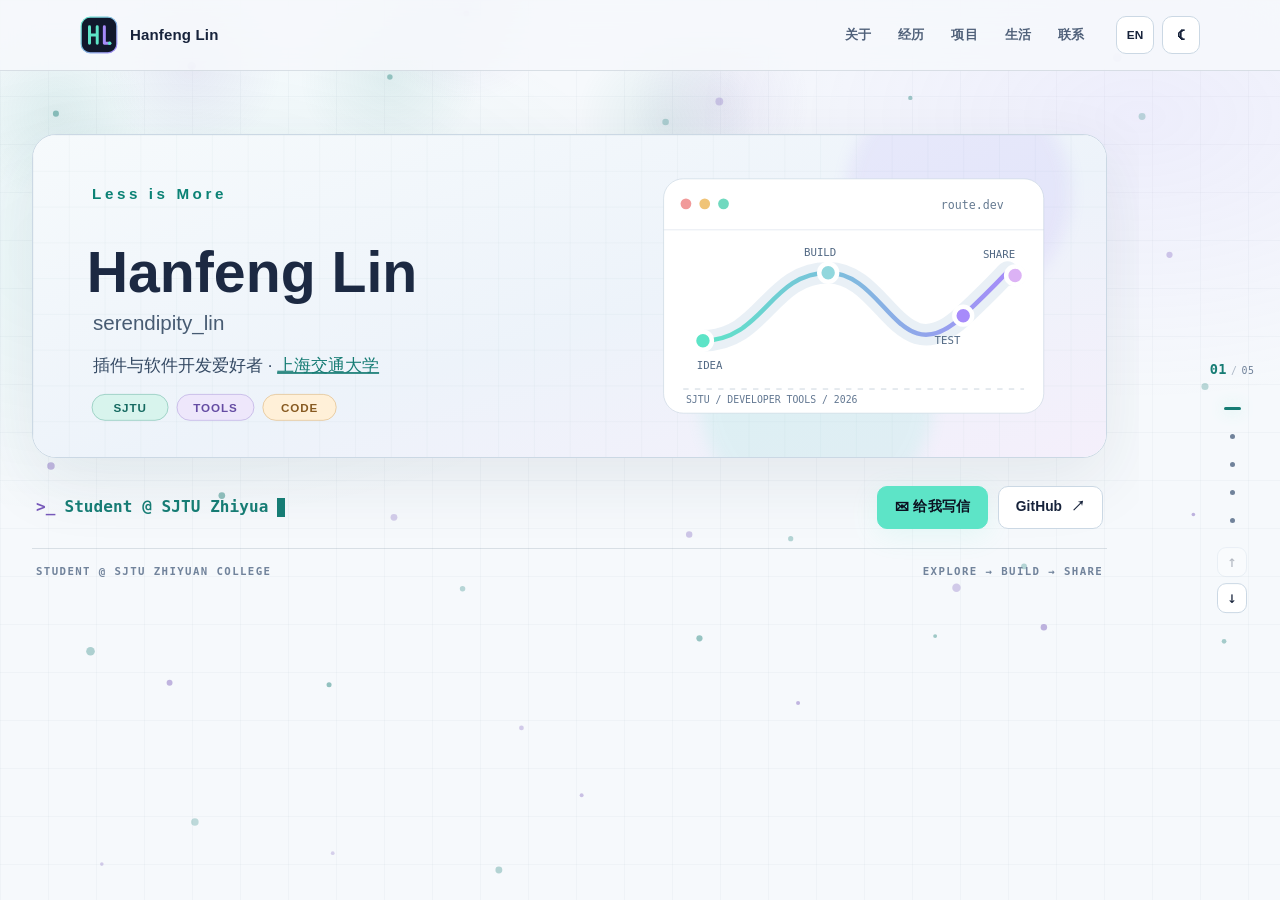
==== index.html @ ad2fb5de "Restore original education timeline presentation" ====
<!doctype html>
<html lang="zh-CN" data-theme="dark">
<head>
  <meta charset="utf-8">
  <meta name="viewport" content="width=device-width, initial-scale=1">
  <meta name="theme-color" content="#0b1020">
  <meta name="description" content="林函锋 Hanfeng Lin · 上海交通大学致远学院 JOHN 班学生。分享软件开发、铁路出行规划、教学工具与学习经历。">
  <title>林函锋 · Hanfeng Lin</title>
  <link rel="icon" href="assets/logo.svg" type="image/svg+xml">
  <link rel="stylesheet" href="style.css?v=deck-16">
  <script>try{const l=new URLSearchParams(location.search).get('lang')||localStorage.getItem('lang');if(l==='en')document.documentElement.lang='en';const mobile=matchMedia('(max-width: 680px), (hover: none) and (pointer: coarse)').matches;const t=mobile?null:localStorage.getItem('theme');document.documentElement.dataset.theme=t||((matchMedia('(prefers-color-scheme: light)').matches)?'light':'dark')}catch(e){}</script>
  <script src="script.js?v=deck-16" defer></script>
  <script src="page-deck.js?v=deck-16" defer></script>
</head>
<body>
  <a class="skip-link" href="#main"><span data-lang="zh">跳到正文</span><span data-lang="en">Skip to content</span></a>
  <div class="page-glow" aria-hidden="true"></div>
  <canvas id="ambient-background" class="ambient-background" aria-hidden="true"></canvas>
  <header class="site-header">
    <div class="header-inner wrap">
      <a class="brand" href="#top" aria-label="Hanfeng Lin — Home"><img class="brand-logo" src="assets/logo.svg" alt="" width="38" height="38"><span class="brand-name">Hanfeng Lin</span></a>
      <nav class="main-nav" aria-label="Main navigation">
        <a href="#about"><span data-lang="zh">关于</span><span data-lang="en">About</span></a>
        <a href="#journey"><span data-lang="zh">经历</span><span data-lang="en">Journey</span></a>
        <a href="#projects"><span data-lang="zh">项目</span><span data-lang="en">Projects</span></a>
        <a href="#beyond"><span data-lang="zh">生活</span><span data-lang="en">Beyond</span></a>
        <a href="#contact"><span data-lang="zh">联系</span><span data-lang="en">Contact</span></a>
      </nav>
      <div class="header-actions">
        <button id="lang-toggle" class="utility-button language-button" type="button" aria-label="Switch language">EN</button>
        <button id="theme-toggle" class="utility-button theme-button" type="button" aria-label="切换明暗主题"><span class="theme-icon" aria-hidden="true">☀</span></button>
      </div>
    </div>
  </header>

  <main id="main">
    <section id="top" class="hero wrap" aria-labelledby="hero-title">
      <h1 id="hero-title" class="sr-only">林函锋 · Hanfeng Lin</h1>
      <div class="hero-frame"><object data-asset="hero" data="assets/hero.svg" type="image/svg+xml" width="1200" height="360" aria-label="Hanfeng Lin · Less is More — developer tools, software, and routes"><img data-asset="hero" src="assets/hero.svg" alt="Hanfeng Lin · Less is More — developer tools, software, and routes" width="1200" height="360"></object></div>
      <div class="hero-bottom">
        <div class="typing-line"><span class="prompt">&gt;_</span><span class="typed-text" id="typed-text"></span><span class="cursor" aria-hidden="true"></span></div>
        <div class="hero-links">
          <a class="button button-primary" href="mailto:serendipity_lin@sjtu.edu.cn"><span data-lang="zh">✉ 给我写信</span><span data-lang="en">✉ Email me</span></a>
          <a class="button button-outline" href="https://github.com/serendipitylin0731" target="_blank" rel="noopener noreferrer">GitHub <span aria-hidden="true">↗</span></a>
        </div>
      </div>
      <div class="hero-meta"><span>STUDENT @ SJTU ZHIYUAN COLLEGE</span><span>EXPLORE → BUILD → SHARE</span></div>
    </section>

    <div class="section-divider wrap"><img data-asset="divider" src="assets/divider-dark.svg" alt="" width="1200" height="30"></div>

    <section id="about" class="section wrap" aria-labelledby="about-title">
      <div class="section-heading"><div><p class="eyebrow">01 / INTRODUCTION</p><h2 id="about-title"><span data-lang="zh">👋 关于我</span><span data-lang="en">👋 About me</span></h2></div><span class="section-symbol" aria-hidden="true">{ me }</span></div>
      <div class="about-grid">
        <div class="intro-copy">
          <div data-lang="zh"><p class="lead">你好，我是 <strong>林函锋</strong>。<br>一名喜欢把想法做成工具的学生。</p><p>2007 年 7 月 31 日出生，现就读于<strong><a href="https://www.sjtu.edu.cn/" target="_blank" rel="noopener noreferrer">上海交通大学</a> <a href="https://zhiyuan.sjtu.edu.cn/" target="_blank" rel="noopener noreferrer">致远学院</a></strong> 计算机科学与技术 <strong><a href="https://jhc.sjtu.edu.cn/" target="_blank" rel="noopener noreferrer">JOHN 班</a></strong>。</p><p class="hometown-copy">我来自浙江台州温岭，一座海边的小城，有很多美食。这里是古茗的发源地，也是其“宇宙总店”的所在地；城里还有一家新荣记（品牌发源于台州临海）。目前我长期在上海读书。</p><p>我喜欢把学习和生活里的具体问题做成工具：铁路出行规划、VS Code 本地测评插件、课程学习资料等都是我在做的项目。我也参与教学与教务软件开发，让它们在学校中实际落地。</p><p>平时对有趣的思维问题、数学或编程问题很感兴趣，会自行研究。欢迎一起分享探讨！</p></div>
          <div data-lang="en"><p class="lead">Hi, I'm <strong>Hanfeng Lin</strong>.<br>A student who likes turning ideas into useful tools.</p><p>Born on July 31, 2007, I'm a Computer Science and Technology student in the <strong><a href="https://jhc.sjtu.edu.cn/" target="_blank" rel="noopener noreferrer">JOHN Class</a></strong> at <strong><a href="https://zhiyuan.sjtu.edu.cn/" target="_blank" rel="noopener noreferrer">Zhiyuan College</a>, <a href="https://www.sjtu.edu.cn/" target="_blank" rel="noopener noreferrer">Shanghai Jiao Tong University</a></strong>.</p><p class="hometown-copy">I'm from Wenling, a small coastal city in Taizhou, Zhejiang, with plenty of good food. Guming (古茗) started there, and its “Universe Flagship Store” is there too. Wenling also has a Xin Rong Ji restaurant; the brand originated in Linhai, Taizhou. I currently live in Shanghai while studying.</p><p>I enjoy turning problems from studying and everyday life into tools: a railway trip planner, a VS Code local judging extension, and course materials. I also work on teaching and school administration software designed for practical use in schools.</p><p>I'm interested in thought puzzles, mathematics, and programming problems. I often explore them on my own and would love to share ideas with others!</p></div>
        </div>
        <aside class="about-aside" aria-label="Profile details"><div class="aside-top"><span class="status-dot"></span><span data-lang="zh">目前在探索与构建</span><span data-lang="en">Currently exploring & building</span></div><div class="aside-row"><span data-lang="zh">地点</span><span data-lang="en">Based at</span><strong>Shanghai Jiao Tong University</strong></div><div class="aside-row"><span data-lang="zh">方向</span><span data-lang="en">Focus</span><strong>CS · Tools · Education</strong></div><div class="code-foot">const curiosity = true;</div></aside>
      </div>
    </section>

    <section id="journey" class="section wrap" aria-labelledby="journey-title">
      <div class="section-heading"><div><p class="eyebrow">02 / JOURNEY</p><h2 id="journey-title"><span data-lang="zh">🎓 学习经历与竞赛获奖</span><span data-lang="en">🎓 Education & awards</span></h2></div><span class="section-symbol" aria-hidden="true">2013 → now</span></div>
      <div class="timeline-frame"><object data-asset="timeline" data="assets/timeline-medals-subtle-dark.svg?v=202611" type="image/svg+xml" width="1700" height="565" aria-label="学习经历与竞赛获奖时间轴，图中学校名称可点击访问学校网站"><img data-asset="timeline" src="assets/timeline-medals-subtle-dark.svg?v=202611" alt="2013–2019 温岭市城东小学；2019–2022 台州椒江北书学校；2022–2025 台州市书生中学；2025 至今上海交通大学致远学院。竞赛节点：2023 全国中学生数学奥林匹克三等奖；2024 台州市数学、物理、信息学一等奖与化学二等奖、全国中学生物理竞赛三等奖；2025 全国大学生数学竞赛三等奖；2026 年“AI+教育”创新应用技能大赛二等奖、中国电信星辰杯高校AI算子开发挑战赛一等奖。" width="1700" height="565"></object></div>
      <p class="figure-hint"><span data-lang="zh">点击图中的学校名称可访问相关页面；手机上可左右滑动查看完整时间轴。</span><span data-lang="en">Select a school name in the graphic to visit its page. On mobile, swipe to explore the full timeline.</span></p>
      <details class="timeline-details"><summary><span data-lang="zh">查看文字版时间轴</span><span data-lang="en">Read the timeline as text</span></summary><div data-lang="zh"><p>2013.09–2019.06 <a href="https://www.baike.com/wikiid/2820791733395514682" target="_blank" rel="noopener noreferrer">温岭市城东小学</a> · 2019.09–2022.06 <a href="https://www.beishu.xin/" target="_blank" rel="noopener noreferrer">台州椒江北书学校</a> · 2022.09–2025.06 <a href="https://baike.baidu.com/item/%E5%8F%B0%E5%B7%9E%E5%B8%82%E4%B9%A6%E7%94%9F%E4%B8%AD%E5%AD%A6/5269059" target="_blank" rel="noopener noreferrer">台州市书生中学</a> · 2025.09 至今 <a href="https://www.sjtu.edu.cn/" target="_blank" rel="noopener noreferrer">上海交通大学</a><a href="https://zhiyuan.sjtu.edu.cn/" target="_blank" rel="noopener noreferrer">致远学院</a>。</p><p>2023.09 全国中学生数学奥林匹克三等奖；2024.03 台州市数学、物理、信息学竞赛一等奖及化学竞赛二等奖；2024.09 全国中学生物理竞赛三等奖；2025.11 全国大学生数学竞赛三等奖；2026.10 中国教育技术协会“AI+教育”创新应用技能大赛二等奖；2026.11 中国电信星辰杯高校AI算子开发挑战赛一等奖。</p></div><div data-lang="en"><p>2013.09–2019.06 <a href="https://www.baike.com/wikiid/2820791733395514682" target="_blank" rel="noopener noreferrer">Wenling Chengdong Primary School</a> · 2019.09–2022.06 <a href="https://www.beishu.xin/" target="_blank" rel="noopener noreferrer">Taizhou Jiaojiang Beishu School</a> · 2022.09–2025.06 <a href="https://baike.baidu.com/item/%E5%8F%B0%E5%B7%9E%E5%B8%82%E4%B9%A6%E7%94%9F%E4%B8%AD%E5%AD%A6/5269059" target="_blank" rel="noopener noreferrer">Taizhou Sunson Middle School</a> · Since 2025.09 <a href="https://zhiyuan.sjtu.edu.cn/" target="_blank" rel="noopener noreferrer">Zhiyuan College</a>, <a href="https://www.sjtu.edu.cn/" target="_blank" rel="noopener noreferrer">Shanghai Jiao Tong University</a>.</p><p>2023.09 National High School Mathematics Olympiad, third prize; 2024.03 Taizhou mathematics, physics, and informatics first prizes, chemistry second prize; 2024.09 National High School Physics Competition, third prize; 2025.11 National College Mathematics Competition, third prize; 2026.10 China Association for Educational Technology “AI+Education” Innovative Application Skills Competition, second prize; 2026.11 China Telecom Xingchen Cup College AI Operator Development Challenge, first prize.</p></div></details>
    </section>

    <div class="section-divider wrap"><img data-asset="divider" src="assets/divider-dark.svg" alt="" width="1200" height="30"></div>

    <section id="projects" class="section wrap" aria-labelledby="projects-title">
      <div class="section-heading"><div><p class="eyebrow">03 / SELECTED WORK</p><h2 id="projects-title"><span data-lang="zh">🧩 我的项目</span><span data-lang="en">🧩 My projects</span></h2></div><span class="section-symbol" aria-hidden="true">build / share</span></div>
      <div class="subheading-row"><h3><span data-lang="zh">🚀 已结项</span><span data-lang="en">🚀 Completed projects</span></h3><p><span data-lang="zh">可能会有不定期的 debug 或 improve 更新</span><span data-lang="en">Occasional bug fixes and improvements may follow.</span></p></div>
      <div class="project-category">
        <div class="project-category-heading"><div><p class="eyebrow">02 / EXTENSIONS</p><h4><span data-lang="zh">VS Code 插件</span><span data-lang="en">VS Code extensions</span></h4></div><span class="project-category-count">04 PROJECTS</span></div>
        <div class="project-carousel" role="region" aria-roledescription="carousel" data-label-zh="VS Code 插件项目轮播" data-label-en="VS Code extensions carousel">
          <div class="carousel-bar"><p><span data-lang="zh">点击下方圆点或左右滑动切换项目</span><span data-lang="en">Choose a dot or swipe to explore projects</span></p></div>
          <div class="project-viewport" tabindex="0" aria-label="VS Code 插件项目列表"><div class="project-track">
            <article class="project-card" data-project-index="1"><div class="project-art"><img data-asset="cp-tester" src="assets/projects/cp-tester-visual-dark.svg" alt="CP Tester：代码编辑器与三个通过的测试结果" width="600" height="360"></div><div class="project-body"><div class="project-number">01 / VS CODE</div><h4>CP Tester</h4><p><span data-lang="zh">独立开发的 VS Code 本地测评插件，支持 C、C++、Python；可手动添加用例或批量导入 .in / .out 数据，设置时间与内存限制，并查看每个测试点的结果、耗时和内存占用（奶龙狂喜 bushi）。</span><span data-lang="en">An independently developed VS Code local judge for C, C++, and Python. Add cases manually or import .in / .out files in batches, set time and memory limits, and inspect each case’s verdict and resource usage (Nailong approves, just kidding).</span></p><div class="project-link-group"><a class="project-link" href="https://github.com/serendipitylin0731/CP_Tester_Linux" target="_blank" rel="noopener noreferrer">Linux ↗</a><a class="project-link" href="https://github.com/serendipitylin0731/CP_Tester_Windows" target="_blank" rel="noopener noreferrer">Windows ↗</a></div></div></article>
            <article class="project-card" data-project-index="2"><div class="project-art"><img data-asset="codex" src="assets/projects/codex-visual-dark.svg" alt="Codex Quota Rings：5 小时与 7 天额度圆环和状态卡片" width="600" height="360"></div><div class="project-body"><div class="project-number">02 / VS CODE</div><h4>Codex Quota Rings</h4><p><span data-lang="zh">独立开发的 VS Code 插件，在状态栏与资源管理器中展示 Codex 5 小时和 7 天窗口的剩余额度、重置时间与次数；圆环区分已用和剩余额度，支持自动或手动刷新。</span><span data-lang="en">An independently developed VS Code extension showing Codex quota for the five-hour and seven-day windows in the status bar and Explorer, with reset details, usage rings, and automatic or manual refresh.</span></p><a class="project-link" href="https://github.com/serendipitylin0731/codex_usage" target="_blank" rel="noopener noreferrer"><span data-lang="zh">查看项目</span><span data-lang="en">View project</span> <span aria-hidden="true">↗</span></a></div></article>
            <article class="project-card" data-project-index="3"><div class="project-art"><img data-asset="markdown" src="assets/projects/markdown-visual-dark.svg" alt="Markdown Preview &amp; Compiler：源码编辑、预览与 PDF 导出界面" width="600" height="360"></div><div class="project-body"><div class="project-number">03 / VS CODE</div><h4>Markdown Preview &amp; Compiler</h4><p><span data-lang="zh">独立开发的 VS Code Markdown 编辑扩展，支持源码编辑、分屏预览、所见即所得编辑，以及 PDF 对照预览与导出。</span><span data-lang="en">An independently developed VS Code Markdown extension with source editing, split preview, WYSIWYG editing, side-by-side PDF preview, and PDF export.</span></p><a class="project-link" href="https://github.com/serendipitylin0731/markdown_preview-compiler" target="_blank" rel="noopener noreferrer"><span data-lang="zh">查看项目</span><span data-lang="en">View project</span> <span aria-hidden="true">↗</span></a></div></article>
            <article class="project-card" data-project-index="4"><div class="project-art"><img data-asset="shit-code" src="assets/projects/shit-code-visual-dark.svg" alt="Shit Code Detector：0–9 分的代码风格评分与问题列表" width="600" height="360"></div><div class="project-body"><div class="project-number">04 / VS CODE</div><h4>Shit Code Detector</h4><p><span data-lang="zh">独立开发的 VS Code 代码风格评分插件；扫描当前项目、编辑器单文件或 HTTPS Git 仓库，结合本地规则与可选 AI 审查给出 0–9 分，支持筛选规则、问题追溯和报告导出。</span><span data-lang="en">An independently developed VS Code code style scorer for the current project, active file, or an HTTPS Git repository. Local rules and optional AI review produce a 0–9 score, with file filters, traceable issues, and report export.</span></p><a class="project-link" href="https://github.com/serendipitylin0731/shit-code_detector" target="_blank" rel="noopener noreferrer"><span data-lang="zh">查看项目</span><span data-lang="en">View project</span> <span aria-hidden="true">↗</span></a></div></article>
          </div></div>
        </div>
      </div>
      <div class="project-category">
        <div class="project-category-heading"><div><p class="eyebrow">03 / SOFTWARE</p><h4><span data-lang="zh">软件</span><span data-lang="en">Software</span></h4></div><span class="project-category-count">06 PROJECTS</span></div>
        <div class="project-carousel" role="region" aria-roledescription="carousel" data-label-zh="软件项目轮播" data-label-en="Software carousel">
          <div class="carousel-bar"><p><span data-lang="zh">点击下方圆点或左右滑动切换项目</span><span data-lang="en">Choose a dot or swipe to explore projects</span></p></div>
          <div class="project-viewport" tabindex="0" aria-label="软件项目列表"><div class="project-track">
            <article class="project-card" data-project-index="1"><div class="project-art"><img data-asset="rail" src="assets/projects/rail-visual-dark.svg" alt="轨迹：Web 与 Android 铁路出行规划路线示意" width="600" height="360"></div><div class="project-body"><div class="project-number">01 / ANDROID</div><h4><span data-lang="zh">轨迹 · 铁路出行规划</span><span data-lang="en">Trajectory · Railway Trip Planner</span></h4><p><span data-lang="zh">独立开发的 Web 与 Android 铁路出行规划工具；支持多组出发、到达及有序途径站，按日期查询 12306 实际车次，规划直达或最多 3 次换乘；结果分直达和中转展示，社区静态时刻表仅辅助搜索。</span><span data-lang="en">An independently developed Web and Android railway planner with multiple departure and arrival groups and ordered via stops. It queries real 12306 trains, supports up to three transfers, separates direct and connecting results; static timetables only aid search.</span></p><a class="project-link" href="https://github.com/serendipitylin0731/ticket_planner_realease" target="_blank" rel="noopener noreferrer"><span data-lang="zh">查看项目</span><span data-lang="en">View project</span> <span aria-hidden="true">↗</span></a></div></article>
            <article class="project-card" data-project-index="2"><div class="project-art"><img data-asset="3820" src="assets/projects/3820-visual-dark.svg" alt="“3820”知识助手：战略指标图表与有来源的问答" width="600" height="360"></div><div class="project-body"><div class="project-number">02 / MULTI-AGENT</div><h4><span data-lang="zh">“3820”知识助手与战略推演平台</span><span data-lang="en">“3820” Knowledge Assistant &amp; Strategic Analysis Platform</span></h4><p><span data-lang="zh">获中国教育技术协会“AI+教育”创新应用技能大赛二等奖，辅助《习近平新时代中国特色社会主义思想概论》课程教学；围绕福州“3820”战略工程，提供有来源的问答、指标查询与空间分析，并且允许直接检索现有资料。</span><span data-lang="en">Second prize in the China Association for Educational Technology’s “AI+Education” Innovative Application Skills Competition; it supports teaching the Introduction to Xi Jinping Thought on Socialism with Chinese Characteristics for a New Era course. Centered on Fuzhou’s “3820” strategic initiative, it provides sourced Q&amp;A, indicator queries, spatial analysis, and direct search of existing materials.</span></p><a class="project-link" href="https://github.com/serendipitylin0731/3820_agent" target="_blank" rel="noopener noreferrer"><span data-lang="zh">查看项目</span><span data-lang="en">View project</span> <span aria-hidden="true">↗</span></a></div></article>
            <article class="project-card" data-project-index="3"><div class="project-art"><img data-asset="ta" src="assets/projects/ta-visual-dark.svg" alt="知页 TA Agent：教材书库与带页码来源的问答" width="600" height="360"></div><div class="project-body"><div class="project-number">03 / EDUCATION</div><h4><span data-lang="zh">知页 TA Agent</span><span data-lang="en">Zhiye TA Agent</span></h4><p><span data-lang="zh">面向初高中师生的教材知识库与智能问答系统；接入 113 册教材，支持带教材与 PDF 页码来源的问答、原文检索和双页阅读。</span><span data-lang="en">A textbook knowledge base and question-answering system for middle and high school students and teachers. It covers 113 textbooks and supports answers with textbook and PDF page references, full-text search, and two-page reading.</span></p><a class="project-link" href="https://github.com/serendipitylin0731/TA_agent" target="_blank" rel="noopener noreferrer"><span data-lang="zh">查看项目</span><span data-lang="en">View project</span> <span aria-hidden="true">↗</span></a></div></article>
            <article class="project-card" data-project-index="4"><div class="project-art"><img data-asset="salary" src="assets/projects/salary-visual-dark.svg" alt="教师出勤与工资统计程序：考勤校验表与工资导出卡片" width="600" height="360"></div><div class="project-body"><div class="project-number">04 / EDUCATION</div><h4><span data-lang="zh">教师出勤与工资统计程序</span><span data-lang="en">Teacher Attendance &amp; Salary Statistics</span></h4><p><span data-lang="zh">基于 Tkinter 的本地桌面工具，为书生中学批量导入班级坐班统计表；自动核对节数、标记异常数据并辅助修正教师姓名，校验后预览津贴明细并导出 Excel 工资表。</span><span data-lang="en">A local Tkinter desktop tool for Taizhou Sunson Middle School that imports class attendance sheets in batches, checks session counts, flags data errors, and helps correct teacher names. It previews allowance totals after validation and exports an Excel salary sheet.</span></p><a class="project-link" href="https://github.com/serendipitylin0731/Salary_Computing" target="_blank" rel="noopener noreferrer"><span data-lang="zh">查看项目</span><span data-lang="en">View project</span> <span aria-hidden="true">↗</span></a></div></article>
            <article class="project-card" data-project-index="5"><div class="project-art"><img data-asset="hello-codex" src="assets/projects/hello-codex-visual-dark.svg" alt="Hello! Codex：五小时额度、每日启用时段与手动发送界面" width="600" height="360"></div><div class="project-body"><div class="project-number">05 / WINDOWS</div><h4>Hello! Codex</h4><p><span data-lang="zh">独立开发的 Windows Codex 额度启动器；通过本机 App Server 展示五小时额度与重置时间，按可配置的每日启用时段自动发送任务，也支持确认后手动发送；具备托盘后台运行、开机启动和同一额度窗口防重复。</span><span data-lang="en">An independently developed Windows Codex quota launcher for ChatGPT Plus. It reads the five-hour window through the local App Server, schedules tasks across configurable daily active periods, and offers confirmed manual sending, tray operation, startup with Windows, and duplicate prevention.</span></p><a class="project-link" href="https://github.com/serendipitylin0731/Hello-Codex" target="_blank" rel="noopener noreferrer"><span data-lang="zh">查看项目</span><span data-lang="en">View project</span> <span aria-hidden="true">↗</span></a></div></article>
            <article class="project-card" data-project-index="6"><div class="project-art"><img data-asset="qqspeed" src="assets/projects/qqspeed-visual-dark.svg" alt="极速仓库：QQ 飞车地图、赛车与赛事管理界面" width="600" height="360"></div><div class="project-body"><div class="project-number">06 / GAMING</div><h4><span data-lang="zh">极速仓库</span><span data-lang="en">QQ Speed Garage (极速仓库)</span></h4><p><span data-lang="zh">QQ 飞车本地资料与赛事管理应用，整合地图和赛车图鉴、图池筛选与随机转盘、赛事计分台和战绩存档；数据在本地保存，可导出备份。</span><span data-lang="en">A local QQ Speed library and event manager with track and car catalogs, pool filters, a random wheel, match scoring, and saved results. Data stays local and can be backed up.</span></p><a class="project-link" href="https://github.com/serendipitylin0731/QQspeed_gaming" target="_blank" rel="noopener noreferrer"><span data-lang="zh">查看项目</span><span data-lang="en">View project</span> <span aria-hidden="true">↗</span></a></div></article>
          </div></div>
        </div>
      </div>
      <div class="current-projects"><div class="current-intro"><p class="eyebrow">01 / IN PROGRESS</p><h3><span data-lang="zh">🏫 近期项目</span><span data-lang="en">🏫 Current projects</span></h3><p><span data-lang="zh">持续参与教学，也继续开发实用工具。</span><span data-lang="en">Continuing to teach and build useful tools.</span></p></div><div class="current-list"><div class="current-item"><span class="item-marker">01</span><p data-lang="zh">担任 <strong>2026 级致远学院 <a href="https://github.com/SJTUJohnClass">JOHN 班程序设计与数据结构</a> 助教</strong>，负责 <a href="https://github.com/SJTUJohnClass/gitlite">Gitlite：轻量级 Git 学习项目</a>，并讲解<a href="https://github.com/serendipitylin0731/Documents/blob/main/Presentation/report-Divide%20and%20Conquer.pdf" target="_blank" rel="noopener noreferrer">分治算法与排序</a>、<a href="https://github.com/serendipitylin0731/Documents/blob/main/Presentation/report_search-2026.pptx" target="_blank" rel="noopener noreferrer">搜索算法</a>。</p><p data-lang="en">Serving as a teaching assistant for <a href="https://github.com/SJTUJohnClass">Programming and Data Structures in the 2026 JOHN Class</a> at Zhiyuan College. I'm responsible for <a href="https://github.com/SJTUJohnClass/gitlite">Gitlite, a lightweight Git learning project</a>, and teach <a href="https://github.com/serendipitylin0731/Documents/blob/main/Presentation/report-Divide%20and%20Conquer.pdf" target="_blank" rel="noopener noreferrer">divide and conquer algorithms and sorting</a> and <a href="https://github.com/serendipitylin0731/Documents/blob/main/Presentation/report_search-2026.pptx" target="_blank" rel="noopener noreferrer">search algorithms</a>.</p></div><div class="current-item"><span class="item-marker">02</span><p data-lang="zh">开发和定制教务排课系统模板；项目暂未开源，欢迎通过邮件交流。</p><p data-lang="en">Developing and customizing templates for an academic scheduling system. This project is not yet open source; feel free to email me about it.</p></div><div class="current-item"><span class="item-marker">03</span><p data-lang="zh">开发 <a href="https://github.com/serendipitylin0731/Snap_Solve" target="_blank" rel="noopener noreferrer">Snap Solve</a>：一款 Windows 截图转 Markdown 与解题工具；可框选区域或持续监测画面变化，通过 DeepSeek 分别或同时完成题目转写与解答，支持调整解题强度、只输出答案，以及编辑复制结果。</p><p data-lang="en">Developing <a href="https://github.com/serendipitylin0731/Snap_Solve" target="_blank" rel="noopener noreferrer">Snap Solve</a>, a Windows screenshot-to-Markdown and problem-solving tool. It captures a selected area or monitors it for changes, uses DeepSeek for transcription and solutions separately or together, and offers adjustable solving effort, answer-only output, and editable results.</p></div></div></div>
      <div class="documents-section">
        <div class="resources-heading"><div><p class="eyebrow">04 / RESOURCES</p><h3><span data-lang="zh">📚 资料分享</span><span data-lang="en">📚 Shared resources</span></h3></div><span aria-hidden="true" class="resources-heading-mark">↗</span></div>
        <div class="resource-grid">
          <article class="resource-card resource-guides"><div class="resource-media"><img data-asset="guides" src="assets/projects/guides-visual-dark.svg" alt="计算机入门讲义：Markdown、Git 和 WSL" width="600" height="360"></div><div class="resource-content"><span class="resource-tag"><span data-lang="zh">入门讲义</span><span data-lang="en">BEGINNER GUIDES</span></span><h4><span data-lang="zh">计算机入门讲义</span><span data-lang="en">Beginner Computing Guides</span></h4><p><span data-lang="zh">独立编写的零基础工具指南，涵盖 Markdown、LaTeX、正则表达式、Mermaid、Git 与 WSL；可按步骤入门，也可作为速查手册。</span><span data-lang="en">Beginner-friendly guides I wrote on Markdown, LaTeX, regular expressions, Mermaid, Git, and WSL. Follow them step by step or use them as quick references.</span></p><a href="https://github.com/serendipitylin0731/Instuction" target="_blank" rel="noopener noreferrer"><span data-lang="zh">阅读讲义</span><span data-lang="en">Read the guides</span> ↗</a></div></article>
          <article class="resource-card resource-documents"><div class="resource-media"><img data-asset="documents" src="assets/projects/documents-visual-dark.svg" alt="Documents：演示文档、海报和研究资料的档案界面" width="600" height="360"></div><div class="resource-content"><span class="resource-tag"><span data-lang="zh">开放资料</span><span data-lang="en">OPEN MATERIALS</span></span><h4>Documents</h4><p><span data-lang="zh">收录报告演示文档、演示海报、研究相关文章，以及高中可用的资料，欢迎参考。</span><span data-lang="en">Presentation slides, posters, research-related articles, and materials useful to high school students. Feel free to use them as a reference.</span></p><a href="https://github.com/serendipitylin0731/Documents" target="_blank" rel="noopener noreferrer"><span data-lang="zh">访问 Documents 仓库</span><span data-lang="en">Visit the Documents repository</span> ↗</a></div></article>
        </div>
      </div>
    <section id="skills" class="project-skills" aria-labelledby="skills-title"><div class="section-heading"><div><p class="eyebrow">05 / TOOLBOX</p><h3 id="skills-title"><span data-lang="zh">🛠️ 技术与工具</span><span data-lang="en">🛠️ Languages & tools</span></h3></div><span class="section-symbol" aria-hidden="true">&lt;/&gt;</span></div><div class="skills-icons"><img data-asset="skills" src="assets/skills-dark.svg" alt="C、C++、Python、JavaScript、Bash、HTML、CSS、Markdown、LaTeX、VS Code、PyCharm、Git、CMake、Linux、Node.js 和 SQLite 的图标" width="720" height="150"><div class="skills-extra"><span class="skill-logo skill-logo-wsl" title="WSL"><img src="assets/skills-extra/windows11.svg" alt="WSL" width="52" height="52"></span><span class="skill-logo skill-logo-gcc" title="GCC"><img src="assets/skills-extra/gcc.svg" alt="GCC" width="52" height="52"></span><span class="skill-logo skill-logo-jupyter" title="Jupyter"><img src="assets/skills-extra/jupyter.svg" alt="Jupyter" width="52" height="52"></span><span class="skill-logo skill-logo-origin" title="Origin"><img src="assets/skills-extra/origin.ico" alt="Origin" width="52" height="52"></span><span class="skill-logo skill-logo-labview" title="LabVIEW"><img src="assets/skills-extra/labview.svg" alt="LabVIEW" width="52" height="52"></span><span class="skill-logo skill-logo-geogebra" title="GeoGebra"><img src="assets/skills-extra/geogebra.svg" alt="GeoGebra" width="52" height="52"></span><span class="skill-logo skill-logo-mermaid" title="Mermaid"><img src="assets/skills-extra/mermaid.svg" alt="Mermaid" width="52" height="52"></span></div></div><div class="skills-grid"><div class="skill-category"><h4><span data-lang="zh">编程语言与网页</span><span data-lang="en">Programming & web</span></h4><p>C <span>·</span> C++ <span>·</span> Python <span>·</span> JavaScript <span>·</span> Bash/Shell <span>·</span> HTML/CSS</p></div><div class="skill-category"><h4><span data-lang="zh">开发环境</span><span data-lang="en">Development</span></h4><p>VS Code <span>·</span> PyCharm <span>·</span> Node.js <span>·</span> WSL <span>·</span> Git <span>·</span> CMake <span>·</span> GCC</p></div><div class="skill-category"><h4><span data-lang="zh">数据与图示</span><span data-lang="en">Data & diagrams</span></h4><p>Jupyter <span>·</span> SQLite <span>·</span> Origin <span>·</span> LabVIEW <span>·</span> GeoGebra <span>·</span> Mermaid</p></div><div class="skill-category"><h4><span data-lang="zh">文档</span><span data-lang="en">Documentation</span></h4><p>Markdown <span>·</span> LaTeX</p></div></div></section>
    </section>



    <div class="section-divider wrap"><img data-asset="divider" src="assets/divider-dark.svg" alt="" width="1200" height="30"></div>

    <section id="beyond" class="section wrap" aria-labelledby="beyond-title">
      <div class="section-heading"><div><p class="eyebrow">04 / OFF THE CLOCK</p><h2 id="beyond-title"><span data-lang="zh">🎮 代码之外</span><span data-lang="en">🎮 Beyond code</span></h2></div><span class="section-symbol" aria-hidden="true">life++</span></div>
      <p class="beyond-intro"><span data-lang="zh">除编程外，我也持续投入游戏、棋类、音乐与运动。</span><span data-lang="en">Beyond coding, I devote time to games, board games, music, and sports.</span></p>
      <div class="beyond-grid">
        <article class="beyond-card beyond-card-games">
          <div class="beyond-visual"><img src="assets/beyond-games.svg" alt="" width="640" height="360"><span class="beyond-visual-label">PLAY / 01</span></div>
          <div class="beyond-content">
            <div class="beyond-title-row"><span class="beyond-mark" aria-hidden="true">01</span><h3><span data-lang="zh">游戏</span><span data-lang="en">Games</span></h3></div>
            <ul class="beyond-list" data-lang="zh">
              <li><strong>QQ 飞车</strong><p>UID <code>44758614</code>，iOS/QQ 账号，加入<a href="https://www.douyin.com/user/MS4wLjABAAAA5cQxzhgNTyrF6Nzu1o-rQjxXcQnFDkVfGVZofKXqukvKc4JqRauw4z-jXmtkR6JV">车队 · 云曦 ↗</a>。多赛季稳定在千分车神以上，积极承担车队考核工作；全 T、全联赛账号，有组织比赛的经验，并熟悉 S-联赛。</p><p class="beyond-note"><b>个人王图</b> 特洛伊环城、流觞曲水、火星基地、赤城红叶。</p><p class="beyond-note"><b>偏好地图</b> 泰坦之巅、龙晶湖、八闽山海、雪境裂渊、踏雪寻春、浪漫海滨、秋名山、心渊、猫梦浮屋。</p></li>
              <li><strong>和平精英</strong><p>连续多赛季达到高星王牌。主要担任指挥位，也能担任驾驶位与狙击位；喜欢经典海岛和山谷。超体对抗中主要使用幻影猎手、闪电尖兵，也能使用次元极客、战地医师补位；多次在线上小队竞赛中进入前三。</p></li>
              <li><strong>我的世界</strong><p>喜欢研究红石，在生电与建筑方面也有一定经验；注重设计简单实用的红石机器，以及外观美观的基地和机器。</p></li>
              <li><strong>其他游戏与赛事</strong><p>还接触皇室战争、王者荣耀、明日方舟、CSGO 等游戏；关注 QQ 飞车、王者荣耀、PUBG、CSGO 等项目的联赛。</p></li>
            </ul>
            <ul class="beyond-list" data-lang="en">
              <li><strong>QQ Speed</strong><p>UID <code>44758614</code>, iOS/QQ account, and a member of the <a href="https://www.douyin.com/user/MS4wLjABAAAA5cQxzhgNTyrF6Nzu1o-rQjxXcQnFDkVfGVZofKXqukvKc4JqRauw4z-jXmtkR6JV">Yunxi team ↗</a>. I have stayed above 1,000 points in the Racing God rank for multiple seasons and actively serve as a team examiner. My account has the full T-series and league lineup; I have organized competitions and am familiar with the S-League.</p><p class="beyond-note"><b>My strongest tracks</b> 特洛伊环城, 流觞曲水, 火星基地, and 赤城红叶.</p><p class="beyond-note"><b>Favorite tracks</b> 泰坦之巅, 龙晶湖, 八闽山海, 雪境裂渊, 踏雪寻春, 浪漫海滨, 秋名山, 心渊, and 猫梦浮屋.</p></li>
              <li><strong>Peacekeeper Elite</strong><p>I have reached high-star Ace rank for several consecutive seasons. I primarily lead the squad and can also drive or snipe; I enjoy the classic Island and Valley maps. In Superpower Showdown, I mainly play Phantom Hunter (幻影猎手) and Lightning Vanguard (闪电尖兵), while filling in as Dimensional Geek (次元极客) or Combat Medic (战地医师) when needed. My squad has placed in the top three of online competitions multiple times.</p></li>
              <li><strong>Minecraft</strong><p>I enjoy redstone and have experience in technical survival and building. I focus on designing practical redstone machines, as well as visually appealing bases and machinery.</p></li>
              <li><strong>Other games and esports</strong><p>I also play Clash Royale, Honor of Kings, Arknights, and CS:GO, and follow QQ Speed, Honor of Kings, PUBG, and CS:GO leagues.</p></li>
            </ul>
          </div>
        </article>
        <div class="beyond-pair">
        <article class="beyond-card beyond-card-arts">
          <div class="beyond-visual"><img src="assets/beyond-arts.svg" alt="" width="640" height="360"><span class="beyond-visual-label">CREATE / 02</span></div>
          <div class="beyond-content">
            <div class="beyond-title-row"><span class="beyond-mark" aria-hidden="true">02</span><h3><span data-lang="zh">文艺</span><span data-lang="en">Arts &amp; hobbies</span></h3></div>
            <ul class="beyond-list" data-lang="zh"><li><strong><span class="beyond-item-icon" aria-hidden="true">♟</span>棋类</strong><p>中国象棋、国际象棋、五子棋、斗兽棋、黑白棋，其中最擅长中国象棋。</p></li><li><strong><span class="beyond-item-icon" aria-hidden="true">🥁</span>乐器</strong><p>架子鼓、陶笛、口琴、非洲鼓、尤克里里；主要擅长架子鼓，已获得六级证书。</p></li><li><strong><span class="beyond-item-icon" aria-hidden="true">🎨</span>其他爱好</strong><p>书法、拼豆、魔方与美食等。</p></li></ul>
            <ul class="beyond-list" data-lang="en"><li><strong><span class="beyond-item-icon" aria-hidden="true">♟</span>Board games</strong><p>Chinese chess, international chess, Gomoku, Jungle chess, and Reversi. Chinese chess is my strongest.</p></li><li><strong><span class="beyond-item-icon" aria-hidden="true">🥁</span>Instruments</strong><p>Drum kit, ocarina, harmonica, African drum, and ukulele. Drums are my main instrument, and I have earned a Level 6 certificate.</p></li><li><strong><span class="beyond-item-icon" aria-hidden="true">🎨</span>Other interests</strong><p>Calligraphy, fuse beads, Rubik's Cubes, and food, among others.</p></li></ul>
          </div>
        </article>
        <article class="beyond-card beyond-card-sports">
          <div class="beyond-visual"><img src="assets/beyond-sports.svg" alt="" width="640" height="360"><span class="beyond-visual-label">MOVE / 03</span></div>
          <div class="beyond-content">
            <div class="beyond-title-row"><span class="beyond-mark" aria-hidden="true">03</span><h3><span data-lang="zh">运动</span><span data-lang="en">Sports</span></h3></div>
            <ul class="beyond-list" data-lang="zh"><li><strong><span class="beyond-item-icon" aria-hidden="true">⚽</span>足球</strong><p>司职守门员，门线技术较强，脚下技术仍需提升。</p></li><li><strong><span class="beyond-item-icon" aria-hidden="true">🏸</span>羽毛球</strong><p>擅长网前小球与劈吊。</p></li><li><strong><span class="beyond-item-icon" aria-hidden="true">🎾</span>匹克球</strong><p>课程双败淘汰赛季军。</p></li><li><strong><span class="beyond-item-icon" aria-hidden="true">🏓</span>乒乓球</strong><p>有多年学习经验；小学乒乓球联赛获得温岭市团队八强、个人四强。</p></li></ul>
            <ul class="beyond-list" data-lang="en"><li><strong><span class="beyond-item-icon" aria-hidden="true">⚽</span>Football</strong><p>I play goalkeeper; my goal-line skills are stronger, while my footwork remains an area for improvement.</p></li><li><strong><span class="beyond-item-icon" aria-hidden="true">🏸</span>Badminton</strong><p>I am good at net shots and sliced drop shots.</p></li><li><strong><span class="beyond-item-icon" aria-hidden="true">🎾</span>Pickleball</strong><p>Third place in a course double-elimination tournament.</p></li><li><strong><span class="beyond-item-icon" aria-hidden="true">🏓</span>Table tennis</strong><p>I have studied it for years. In a primary-school league, I reached the top eight with my team and the individual top four in Wenling.</p></li></ul>
          </div>
        </article>
        </div>
      </div>
    </section>

    <div class="section-divider wrap"><img data-asset="divider" src="assets/divider-dark.svg" alt="" width="1200" height="30"></div>

    <section id="contact" class="contact-section wrap" aria-labelledby="contact-title">
      <div class="contact-panel">
        <p class="eyebrow">05 / SAY HELLO</p>
        <h2 id="contact-title"><span data-lang="zh">📬 联系我</span><span data-lang="en">📬 Get in touch</span></h2>
        <p class="contact-intro" data-lang="zh">有项目想法、课程交流或合作建议，欢迎通过以下方式联系我。</p>
        <p class="contact-intro" data-lang="en">Have a project idea, want to discuss a course, or interested in collaborating? Reach me through any of these channels.</p>
        <ul class="contact-methods">
          <li>
            <span class="contact-method-label"><span data-lang="zh">个人邮箱</span><span data-lang="en">Email</span></span>
            <a class="contact-method-value" href="mailto:serendipity_lin@sjtu.edu.cn">serendipity_lin@sjtu.edu.cn ↗</a>
          </li>
          <li>
            <span class="contact-method-label"><span data-lang="zh">云曦车队考核群 QQ</span><span data-lang="en">Yunxi team assessment QQ group</span></span>
            <span class="contact-method-value">743475670</span>
          </li>
          <li>
            <span class="contact-method-label"><span data-lang="zh">微信</span><span data-lang="en">WeChat</span></span>
            <span class="contact-method-value">srendipity_Lin0731</span>
            <span class="contact-method-note" data-lang="zh">添加时请注明你是谁和来意。</span>
            <span class="contact-method-note" data-lang="en">Please say who you are and why you're reaching out when adding me.</span>
          </li>
        </ul>
        <a class="contact-repos" href="https://github.com/serendipitylin0731" target="_blank" rel="noopener noreferrer"><span data-lang="zh">查看 GitHub 主页</span><span data-lang="en">Visit GitHub profile</span> ↗</a>
      </div>
    </section>
  </main>
  <footer class="site-footer wrap"><img data-asset="endline" src="assets/endline-dark.svg" alt="" width="1200" height="30"><div class="footer-bottom"><span>© <span id="year">2026</span> Hanfeng Lin · Less is More</span><a href="#top"><span data-lang="zh">回到顶部 ↑</span><span data-lang="en">Back to top ↑</span></a></div></footer>
</body>
</html>
---- style.css ----
:root{color-scheme:dark;--bg:#0b1020;--bg-2:#11182c;--surface:#151d33;--surface-2:#19233c;--line:#34415e;--line-soft:rgba(158,177,211,.17);--text:#f5f7ff;--muted:#abb7cf;--faint:#7485a5;--mint:#5de4c7;--mint-dark:#173b3a;--violet:#a78bfa;--header:rgba(11,16,32,.82);--shadow:0 22px 70px rgba(0,0,0,.22)}
html[data-theme="light"]{color-scheme:light;--bg:#f6f9fc;--bg-2:#eef3f8;--surface:#fff;--surface-2:#f7fafc;--line:#cbd8e4;--line-soft:rgba(61,88,115,.16);--text:#17233b;--muted:#50617a;--faint:#71839b;--mint:#167c74;--mint-dark:#dff3ee;--violet:#7658b9;--header:rgba(246,249,252,.86);--shadow:0 22px 70px rgba(32,58,78,.09)}
*{box-sizing:border-box}html{scroll-behavior:smooth}body{margin:0;background:var(--bg);color:var(--text);font-family:Inter,-apple-system,BlinkMacSystemFont,"Segoe UI","Noto Sans SC","PingFang SC","Microsoft YaHei",sans-serif;line-height:1.75;letter-spacing:.005em}body:before{content:"";position:fixed;inset:0;z-index:-2;background-image:linear-gradient(var(--line-soft) 1px,transparent 1px),linear-gradient(90deg,var(--line-soft) 1px,transparent 1px);background-size:48px 48px;opacity:.23;pointer-events:none}.page-glow{position:absolute;inset:0 0 auto;height:840px;z-index:-1;pointer-events:none;background:radial-gradient(ellipse 48% 42% at 89% 13%,rgba(167,139,250,.10),transparent 75%),radial-gradient(ellipse 55% 40% at 12% 28%,rgba(93,228,199,.08),transparent 75%)}a{color:inherit;text-decoration:none}button{font:inherit}button,a{outline-offset:4px}a:hover{color:var(--mint)}img{max-width:100%;display:block}h1,h2,h3,h4,p{margin-top:0}h2,h3,h4{line-height:1.25;letter-spacing:-.025em}h2{font-size:clamp(1.65rem,3vw,2.3rem);margin-bottom:0}h3{font-size:1.3rem}strong{color:var(--text)}code,.eyebrow,.section-symbol,.project-number,.item-marker,.code-foot,.hero-meta,.typing-line{font-family:"Fira Code","SFMono-Regular",Consolas,monospace}.wrap{width:min(1120px,calc(100% - 48px));margin-inline:auto}.sr-only{position:absolute;width:1px;height:1px;padding:0;margin:-1px;overflow:hidden;clip:rect(0,0,0,0);white-space:nowrap;border:0}.skip-link{position:absolute;top:-100px;left:20px;z-index:100;padding:8px 12px;background:var(--mint);color:var(--bg)}.skip-link:focus{top:10px}html[lang="zh-CN"] [data-lang="en"],html[lang="en"] [data-lang="zh"]{display:none!important}
.site-header{position:sticky;top:0;z-index:20;background:var(--header);backdrop-filter:blur(18px);-webkit-backdrop-filter:blur(18px);border-bottom:1px solid var(--line-soft)}.header-inner{min-height:70px;display:flex;align-items:center;gap:32px}.brand{display:inline-flex;align-items:center;gap:12px;white-space:nowrap}.brand-logo{display:block;width:38px;height:38px;flex:none;border-radius:10px;transition:transform .2s,filter .2s}.brand:hover .brand-logo{transform:translateY(-2px);filter:drop-shadow(0 3px 9px rgba(93,228,199,.25))}.brand-name{font-weight:750;font-size:.94rem;letter-spacing:.01em}.main-nav{display:flex;align-items:center;gap:27px;margin-left:auto}.main-nav a{font-size:.83rem;font-weight:600;color:var(--muted);white-space:nowrap}.main-nav a:hover{color:var(--mint)}.header-actions{display:flex;gap:8px}.utility-button{width:38px;height:38px;border:1px solid var(--line);border-radius:10px;background:var(--surface);color:var(--text);cursor:pointer;font-weight:750;font-size:.74rem;display:grid;place-items:center;transition:background .2s,border-color .2s,transform .2s}.utility-button:hover{background:var(--surface-2);border-color:var(--mint);transform:translateY(-2px)}.theme-icon{font-size:1rem;line-height:1}
.hero{padding-top:54px}.hero-frame{border-radius:24px;overflow:hidden;border:1px solid var(--line);box-shadow:var(--shadow);background:var(--surface)}.hero-frame img,.hero-frame object{display:block;width:100%;height:auto;aspect-ratio:10/3}.hero-bottom{display:flex;align-items:center;justify-content:space-between;gap:24px;padding:28px 4px 19px}.typing-line{min-height:32px;color:var(--mint);font-size:clamp(.8rem,1.5vw,1rem);font-weight:600;display:flex;align-items:center;gap:9px}.prompt{font-weight:800;color:var(--violet)}.cursor{width:8px;height:1.2em;background:var(--mint);animation:blink 1s step-end infinite}@keyframes blink{50%{opacity:0}}.hero-links{display:flex;gap:10px;flex-shrink:0}.button{display:inline-flex;align-items:center;justify-content:center;gap:9px;border-radius:10px;padding:10px 17px;font-weight:750;font-size:.86rem;line-height:1.5;transition:transform .2s,box-shadow .2s,background .2s,border-color .2s;white-space:nowrap}.button:hover{transform:translateY(-2px)}.button-primary{color:#0b1020;background:#5de4c7;border:1px solid #5de4c7;box-shadow:0 6px 28px rgba(93,228,199,.12)}.button-primary:hover{color:#0b1020;background:#83efd8;box-shadow:0 8px 30px rgba(93,228,199,.22)}.button-outline{border:1px solid var(--line);color:var(--text);background:var(--surface)}.button-outline:hover{border-color:var(--violet);color:var(--violet)}.hero-meta{border-top:1px solid var(--line-soft);padding:14px 4px;display:flex;gap:16px;justify-content:space-between;color:var(--faint);font-size:.67rem;letter-spacing:.13em;font-weight:700}.section-divider{padding-block:38px 15px}.section-divider img{width:100%;height:24px}.section{padding-block:55px 24px;scroll-margin-top:94px}.section-heading{display:flex;align-items:end;justify-content:space-between;gap:16px;margin-bottom:30px}.eyebrow{color:var(--mint);font-size:.69rem;font-weight:800;letter-spacing:.18em;margin-bottom:9px}.section-symbol{color:var(--faint);font-size:.75rem;letter-spacing:.04em;padding-bottom:4px;white-space:nowrap}.about-grid{display:grid;grid-template-columns:minmax(0,1.7fr) minmax(265px,.8fr);gap:44px;align-items:start}.intro-copy{color:var(--muted);font-size:.98rem;max-width:720px}.intro-copy p{margin-bottom:17px}.intro-copy .lead{font-size:clamp(1.3rem,2.2vw,1.7rem);font-weight:650;color:var(--text);line-height:1.5;letter-spacing:-.018em;margin-bottom:26px}.intro-copy strong{color:var(--mint);font-weight:750}.about-aside{border:1px solid var(--line);border-radius:16px;background:linear-gradient(145deg,var(--surface),var(--bg-2));padding:24px 23px 0;box-shadow:var(--shadow)}.aside-top{color:var(--mint);font-size:.79rem;font-weight:750;padding-bottom:18px;border-bottom:1px solid var(--line-soft);display:flex;align-items:center;gap:9px}.status-dot{width:8px;height:8px;background:var(--mint);border-radius:50%;box-shadow:0 0 12px var(--mint)}.aside-row{padding:16px 0;border-bottom:1px solid var(--line-soft);display:flex;flex-direction:column;gap:1px}.aside-row span{color:var(--faint);font-size:.73rem}.aside-row strong{font-size:.89rem;font-weight:650}.code-foot{color:var(--violet);font-size:.75rem;padding:16px 0 18px}.timeline-frame{padding:14px;border:1px solid var(--line);border-radius:17px;background:var(--surface);overflow-x:auto;box-shadow:var(--shadow)}.timeline-frame img,.timeline-frame object{display:block;width:100%;min-width:840px;height:auto;aspect-ratio:1700/565}.timeline-details{margin-top:13px;color:var(--muted);font-size:.83rem}.timeline-details summary{cursor:pointer;color:var(--mint);font-weight:650}.timeline-details p{margin:8px 0 0}.subheading-row{display:flex;align-items:baseline;justify-content:space-between;gap:16px;margin-bottom:18px}.subheading-row h3{margin:0}.subheading-row p{margin:0;color:var(--faint);font-size:.8rem}.project-grid{display:grid;grid-template-columns:repeat(3,minmax(0,1fr));gap:18px}.project-card{border:1px solid var(--line);border-radius:16px;background:var(--surface);overflow:hidden;display:flex;flex-direction:column;transition:transform .24s,border-color .24s,box-shadow .24s}.project-card:hover{transform:translateY(-5px);border-color:var(--mint);box-shadow:var(--shadow)}.project-art{aspect-ratio:5/3;overflow:hidden;background:var(--bg-2);display:flex;justify-content:center;border-bottom:1px solid var(--line-soft)}.project-art img{width:100%;height:100%;object-fit:cover;transition:transform .35s}.project-card:hover .project-art img{transform:scale(1.035)}.project-body{padding:20px 20px 22px;display:flex;flex:1;flex-direction:column}.project-number{color:var(--mint);font-size:.67rem;font-weight:800;letter-spacing:.13em;margin-bottom:9px}.project-body h4{font-size:1.14rem;margin:0 0 10px}.project-body p{color:var(--muted);font-size:.85rem;line-height:1.7;margin:0 0 21px}.project-link,.contact-repos{color:var(--mint);font-size:.83rem;font-weight:750}.project-link:hover,.contact-repos:hover{color:var(--violet)}.project-body>.project-link,.project-link-group{margin-top:auto}.project-link-group{display:flex;gap:18px}.current-projects{margin-top:40px;display:grid;grid-template-columns:minmax(230px,.7fr) minmax(0,1.5fr);gap:42px;padding:29px;border:1px solid var(--line);border-radius:16px;background:var(--surface)}.current-intro h3{margin:0 0 12px}.current-intro>p:last-child{color:var(--muted);font-size:.86rem;margin:0}.current-list{border-left:1px solid var(--line-soft)}.current-item{display:grid;grid-template-columns:32px 1fr;gap:13px;padding:0 0 16px 22px;margin-bottom:16px;border-bottom:1px solid var(--line-soft)}.current-item:last-child{padding-bottom:0;margin-bottom:0;border-bottom:0}.item-marker{color:var(--violet);font-size:.74rem;font-weight:800;padding-top:3px}.current-item p{margin:0;color:var(--muted);font-size:.88rem;line-height:1.75}.current-item a,.beyond-card a{color:var(--mint);text-decoration:underline;text-decoration-color:transparent;text-underline-offset:3px}.current-item a:hover,.beyond-card a:hover{text-decoration-color:currentColor}.skills-grid{display:grid;grid-template-columns:repeat(2,minmax(0,1fr));gap:15px}.skill-category{padding:23px 25px;border:1px solid var(--line);border-radius:14px;background:var(--surface)}.skill-category h4{font-size:.96rem;margin:0 0 8px;color:var(--mint)}.skill-category p{margin:0;font-size:.87rem;color:var(--muted);line-height:2}.skill-category p span{color:var(--violet);padding:0 2px}.beyond-grid{display:grid;grid-template-columns:repeat(3,minmax(0,1fr));gap:16px}.beyond-card{border:1px solid var(--line);border-radius:16px;background:var(--surface);padding:24px;min-height:200px}.beyond-icon{font-size:1.5rem;line-height:1;margin-bottom:20px}.beyond-card h3{font-size:1.05rem;margin:0 0 10px}.beyond-card p{font-size:.86rem;color:var(--muted);margin:0}.beyond-card code{font-size:.85em;padding:2px 4px;border-radius:4px;background:var(--bg-2);color:var(--text)}.contact-section{padding:75px 0 65px;scroll-margin-top:94px}.contact-panel{border:1px solid var(--line);border-radius:22px;background:radial-gradient(circle at 90% 20%,rgba(167,139,250,.10),transparent 35%),radial-gradient(circle at 8% 100%,rgba(93,228,199,.08),transparent 34%),var(--surface);padding:clamp(28px,5vw,48px);display:flex;justify-content:space-between;align-items:center;gap:32px;box-shadow:var(--shadow);position:relative;overflow:hidden}.contact-panel:before{content:"";position:absolute;top:0;left:28px;right:28px;height:3px;background:linear-gradient(90deg,var(--mint),var(--violet));border-radius:0 0 4px 4px}.contact-panel h2{margin:0 0 12px}.contact-panel p:not(.eyebrow){color:var(--muted);font-size:.9rem;max-width:580px;margin:0}.contact-actions{display:flex;align-items:flex-start;flex-direction:column;gap:14px}.contact-actions .button{font-size:.83rem}.site-footer{padding-bottom:34px;color:var(--faint)}.site-footer>img{width:100%;height:22px}.footer-bottom{display:flex;align-items:center;justify-content:space-between;gap:16px;margin-top:23px;font-size:.73rem}.footer-bottom a{color:var(--muted)}.footer-bottom a:hover{color:var(--mint)}
@media(max-width:900px){.header-inner{gap:18px}.main-nav{gap:16px}.brand-name{display:none}.about-grid{gap:24px}.project-body{padding:17px}.current-projects{gap:20px}.contact-panel{align-items:flex-start;flex-direction:column}.contact-actions{flex-direction:row;align-items:center;flex-wrap:wrap}}
@media(max-width:680px){.wrap{width:min(100% - 32px,1120px)}.site-header{position:relative}.header-inner{min-height:64px;flex-wrap:wrap;row-gap:0}.brand-name{display:inline}.main-nav{order:3;width:calc(100% + 32px);margin-inline:-16px;overflow-x:auto;gap:24px;padding:0 16px 11px;scrollbar-width:none}.main-nav::-webkit-scrollbar{display:none}.main-nav a{font-size:.77rem}.header-actions{margin-left:auto}.hero{padding-top:24px}.hero-frame{border-radius:13px}.hero-frame img,.hero-frame object{width:100%;height:auto;min-height:175px;object-fit:cover;object-position:left center}.hero-bottom{align-items:flex-start;flex-direction:column;gap:16px;padding:23px 0 18px}.typing-line{font-size:.77rem;min-height:26px}.hero-links{width:100%}.hero-links .button{flex:1}.hero-meta{font-size:.57rem;letter-spacing:.07em;flex-wrap:wrap}.section-divider{padding-block:14px 0}.section{padding-block:48px 6px;scroll-margin-top:20px}.section-heading{margin-bottom:22px}.section-symbol{display:none}.about-grid,.current-projects,.skills-grid{grid-template-columns:1fr}.intro-copy{font-size:.91rem}.about-aside{max-width:none}.timeline-frame{padding:8px}.timeline-frame img,.timeline-frame object{min-width:800px}.project-grid{grid-template-columns:1fr}.current-projects{padding:22px}.current-list{border-left:0;border-top:1px solid var(--line-soft);padding-top:22px}.current-item{padding-left:0}.beyond-grid{grid-template-columns:1fr}.beyond-card{min-height:0}.contact-section{padding:55px 0}.contact-actions{flex-direction:column;align-items:flex-start}.contact-actions .button{white-space:normal;overflow-wrap:anywhere;text-align:left}.footer-bottom{align-items:flex-start;flex-direction:column}.subheading-row{align-items:flex-start;flex-direction:column;gap:3px}}
@media(max-width:420px){.brand-name{font-size:.83rem}.hero-frame img,.hero-frame object{min-height:145px}.button{padding:9px 11px}}
@media(prefers-reduced-motion:reduce){html{scroll-behavior:auto}*,*:before,*:after{animation-duration:.01ms!important;transition-duration:.01ms!important}}
.skills-icons{display:flex;justify-content:center;align-items:center;margin:0 0 18px;padding:22px;border:1px solid var(--line);border-radius:15px;background:var(--surface)}.skills-icons img{width:min(100%,700px);height:auto}
@media(max-width:680px){.skills-icons{padding:17px 8px}.project-body{padding:19px}.project-body h4{font-size:1.1rem}.project-body p{font-size:.84rem;line-height:1.7;margin-bottom:18px}}

.intro-copy a{color:var(--mint);text-decoration:underline;text-decoration-color:rgba(93,228,199,.35);text-underline-offset:3px}.intro-copy a:hover{text-decoration-color:currentColor}

.timeline-details a{color:var(--mint);text-decoration:underline;text-decoration-color:rgba(93,228,199,.4);text-underline-offset:3px}.timeline-details a:hover{text-decoration-color:currentColor}

.figure-hint{color:var(--faint);font-size:.78rem;margin:10px 2px 0}.figure-hint + .timeline-details{margin-top:10px}

.project-carousel{--visible-cards:3;--project-gap:18px}
.carousel-bar{display:flex;align-items:center;justify-content:space-between;gap:16px;margin:-10px 0 16px}.carousel-bar p{margin:0;color:var(--faint);font-size:.75rem}.carousel-controls{display:none;align-items:center;gap:9px}.carousel-position{color:var(--muted);font-size:.72rem;font-weight:700;letter-spacing:.08em;margin-right:6px}.carousel-controls button{width:35px;height:35px;border:1px solid var(--line);border-radius:9px;background:var(--surface);color:var(--text);font-size:1.1rem}.carousel-controls button:hover{border-color:var(--mint);color:var(--mint)}.project-carousel.carousel-ready .carousel-controls{display:flex}
.project-viewport{overflow-x:auto;scroll-snap-type:x mandatory;scrollbar-width:thin;outline-offset:5px}.project-viewport:focus-visible{outline:2px solid var(--mint)}.project-carousel.carousel-ready .project-viewport{overflow:hidden;scroll-snap-type:none}.project-track{display:flex;gap:var(--project-gap);align-items:stretch}.project-track .project-card{flex:0 0 calc((100% - 36px)/3);min-width:0;scroll-snap-align:start}.project-track .project-card:hover{transform:none}
@media(max-width:900px){.project-carousel{--visible-cards:2}.project-track .project-card{flex-basis:calc((100% - 18px)/2)}}
@media(max-width:680px){.project-carousel{--visible-cards:1}.project-track .project-card{flex-basis:100%}.carousel-bar{margin-top:0}.carousel-bar p{font-size:.69rem}}

.skills-icons{flex-direction:column;gap:clamp(7px,1.8vw,13px)}
.skills-extra{display:flex;flex-wrap:wrap;justify-content:center;gap:clamp(7px,1.8vw,13px);width:100%}
.skill-logo{display:grid;place-items:center;flex:none;width:clamp(40px,9.7vw,76px);height:clamp(40px,9.7vw,76px);border-radius:23%;background:#f1f4fa}
.skill-logo img{display:block;width:68%;height:68%;object-fit:contain}
.skill-logo-wsl{background:#e9f2ff}.skill-logo-gcc{background:#f9eee9}.skill-logo-jupyter{background:#f5f5f5}.skill-logo-origin{background:#f2f5fb}.skill-logo-labview{background:#f9f5e9}.skill-logo-geogebra{background:#f2effb}.skill-logo-mermaid{background:#fff0f4}
html[data-theme="dark"] .skill-logo{background:#243149}
html[data-theme="dark"] .skill-logo-wsl{background:#1a3554}
html[data-theme="dark"] .skill-logo-gcc{background:#49352d}
html[data-theme="dark"] .skill-logo-jupyter{background:#303341}
html[data-theme="dark"] .skill-logo-origin{background:#29344b}
html[data-theme="dark"] .skill-logo-labview{background:#303644}
html[data-theme="dark"] .skill-logo-geogebra{background:#343252}
html[data-theme="dark"] .skill-logo-mermaid{background:#432b43}
html[data-theme="dark"] .skill-logo-wsl img,html[data-theme="dark"] .skill-logo-jupyter img{filter:brightness(1.35)}
html[data-theme="dark"] .skill-logo-labview img,html[data-theme="dark"] .skill-logo-geogebra img{filter:brightness(0) invert(.9)}

.beyond-intro{margin:-14px 0 24px;color:var(--muted);font-size:.88rem}
.beyond-grid{grid-template-columns:repeat(2,minmax(0,1fr));align-items:stretch}
.beyond-card{--beyond-accent:var(--mint);padding:0;min-height:0;overflow:hidden;display:flex;flex-direction:column;transition:border-color .25s,transform .25s,box-shadow .25s}
.beyond-card-games{--beyond-accent:#5de4c7;grid-column:1/-1}.beyond-card-arts{--beyond-accent:#c8a3e7}.beyond-card-sports{--beyond-accent:#86dec3}
.beyond-card:hover{transform:translateY(-5px);border-color:var(--beyond-accent);box-shadow:var(--shadow)}
.beyond-visual{position:relative;overflow:hidden;aspect-ratio:16/9;background:var(--bg-2);border-bottom:1px solid var(--line-soft)}
.beyond-card-games .beyond-visual{aspect-ratio:4/1;min-height:230px;max-height:300px}
.beyond-visual img{width:100%;height:100%;object-fit:cover;transition:transform .45s ease}
.beyond-card:hover .beyond-visual img{transform:scale(1.045)}
.beyond-visual-label{position:absolute;left:18px;bottom:16px;padding:5px 9px;border:1px solid rgba(255,255,255,.25);border-radius:6px;background:rgba(10,18,34,.65);backdrop-filter:blur(8px);color:#f6f9ff;font-family:"Fira Code",Consolas,monospace;font-size:.62rem;font-weight:750;letter-spacing:.13em;line-height:1.4}
.beyond-content{padding:22px 24px 26px;flex:1}
.beyond-card-games .beyond-content{padding:clamp(24px,3vw,34px)}
.beyond-title-row{display:flex;align-items:center;gap:13px;margin-bottom:15px}
.beyond-mark{display:grid;place-items:center;flex:none;width:34px;height:34px;border-radius:9px;background:color-mix(in srgb,var(--beyond-accent) 16%,var(--surface));color:var(--beyond-accent);font-family:"Fira Code",Consolas,monospace;font-size:.73rem;font-weight:800}
.beyond-card h3{margin:0;font-size:1.13rem}
.beyond-card p{font-size:.85rem;line-height:1.8}
.beyond-card a{font-weight:650;text-decoration-color:currentColor}
.beyond-card a:hover{color:var(--violet)}
.beyond-list{list-style:none;display:grid;gap:12px;padding:0;margin:0}
.beyond-card-games .beyond-list{grid-template-columns:repeat(2,minmax(0,1fr))}
.beyond-card-sports .beyond-list{grid-template-columns:repeat(2,minmax(0,1fr))}
.beyond-list li{min-width:0;padding:15px 17px;border:1px solid var(--line-soft);border-radius:11px;background:var(--bg-2)}
.beyond-list li>strong{display:flex;align-items:center;gap:8px;color:var(--beyond-accent);font-size:.88rem;margin-bottom:5px}
.beyond-item-icon{display:inline-grid;place-items:center;flex:none;width:25px;height:25px;border-radius:7px;background:color-mix(in srgb,var(--beyond-accent) 15%,var(--surface));font-size:.93rem;line-height:1}
.beyond-list p{line-height:1.75;overflow-wrap:anywhere}
.beyond-list .beyond-note{margin-top:10px;padding-top:10px;border-top:1px solid var(--line-soft);font-size:.79rem}
.beyond-note b{color:var(--text);font-weight:700;margin-right:5px}
@media(max-width:850px){.beyond-card-games .beyond-list{grid-template-columns:1fr}}
@media(max-width:680px){.beyond-intro{margin:-8px 0 20px}.beyond-grid{grid-template-columns:1fr;gap:18px}.beyond-card-games{grid-column:auto}.beyond-card-games .beyond-visual{aspect-ratio:16/8;min-height:0;max-height:none}.beyond-visual{aspect-ratio:16/8}.beyond-content,.beyond-card-games .beyond-content{padding:19px 21px 23px}.beyond-card-games .beyond-list{grid-template-columns:1fr}}

.documents-section{margin-top:24px;padding:29px;border:1px solid var(--line);border-radius:16px;background:var(--surface)}
.documents-section h3{margin:0 0 12px;font-size:1.3rem}
.documents-section p:not(.eyebrow){margin:0;color:var(--muted);font-size:.9rem;line-height:1.8}
.documents-section a{color:var(--mint);font-weight:700;text-decoration:underline;text-decoration-color:currentColor;text-underline-offset:3px}
.documents-section a:hover{color:var(--violet)}
@media(max-width:680px){.documents-section{padding:22px}}

.ambient-background{position:fixed;inset:0;z-index:-1;width:100%;height:100%;pointer-events:none}

.contact-panel{display:block}
.contact-panel p.contact-intro{margin:0 0 24px}
.contact-methods{display:grid;grid-template-columns:repeat(3,minmax(0,1fr));gap:13px;list-style:none;padding:0;margin:0 0 22px}
.contact-methods li{min-width:0;padding:17px 18px;border:1px solid var(--line-soft);border-radius:12px;background:var(--bg-2)}
.contact-method-label{display:block;margin-bottom:7px;color:var(--muted);font-size:.76rem;font-weight:700}
.contact-method-value{display:block;color:var(--text);font-size:.87rem;font-weight:700;overflow-wrap:anywhere}
a.contact-method-value{color:var(--mint)}
a.contact-method-value:hover{color:var(--violet)}
.contact-method-note{display:block;margin-top:7px;color:var(--muted);font-size:.75rem;line-height:1.6}
@media(max-width:850px){.contact-methods{grid-template-columns:repeat(2,minmax(0,1fr))}}
@media(max-width:580px){.contact-methods{grid-template-columns:1fr}}
/* Completed work and shared materials */
.project-category{margin-top:18px;padding:clamp(18px,2.6vw,28px);border:1px solid var(--line);border-radius:18px;background:linear-gradient(150deg,var(--surface),var(--bg-2));box-shadow:var(--shadow)}
.project-category+.project-category{margin-top:22px}
.project-category-heading{display:flex;align-items:end;justify-content:space-between;gap:16px;margin-bottom:21px;padding-bottom:17px;border-bottom:1px solid var(--line-soft)}
.project-category-heading .eyebrow{margin-bottom:5px}
.project-category-heading h4{margin:0;font-size:1.2rem}
.project-category-count{color:var(--faint);font-family:"Fira Code",Consolas,monospace;font-size:.69rem;letter-spacing:.1em;white-space:nowrap}
.project-category .carousel-bar{margin:0 0 15px}
.project-category .project-card{background:var(--surface)}
.documents-section{padding:clamp(20px,3vw,32px);background:radial-gradient(circle at 95% 10%,rgba(167,139,250,.11),transparent 32%),var(--surface);box-shadow:var(--shadow)}
.resources-heading{display:flex;align-items:center;justify-content:space-between;gap:20px;margin-bottom:20px}
.resources-heading h3{margin:0}.resources-heading-mark{color:var(--violet);font-size:2.2rem;line-height:1}
.resource-grid{display:grid;grid-template-columns:repeat(2,minmax(0,1fr));gap:16px}
.resource-card{min-width:0;display:flex;flex-direction:column;overflow:hidden;border:1px solid var(--line);border-radius:14px;background:var(--bg-2);transition:border-color .25s,transform .25s}
.resource-card:hover{border-color:var(--mint);transform:translateY(-3px)}
.resource-media{aspect-ratio:5/3;flex:none;overflow:hidden;background:var(--surface);border-bottom:1px solid var(--line-soft)}
.resource-media img{width:100%;height:100%;object-fit:cover}
.resource-content{display:flex;flex:1;flex-direction:column;padding:22px 23px 24px}
.resource-tag{color:var(--violet);font-family:"Fira Code",Consolas,monospace;font-size:.68rem;font-weight:800;letter-spacing:.13em}
.resource-content h4{margin:8px 0;font-size:1.1rem}
.documents-section .resource-content p{margin:0 0 18px;color:var(--muted);font-size:.85rem;line-height:1.75}
.documents-section .resource-content a{margin-top:auto;font-size:.83rem;text-decoration:none}
.documents-section .resource-content a:hover{text-decoration:underline}
@media(max-width:680px){.project-category{padding:17px}.resource-grid{grid-template-columns:1fr}.project-category-count{font-size:.59rem}}

/* Each section becomes a self-contained page after the deck is initialized. */
html.deck-ready{height:100%;overflow:hidden;scroll-behavior:auto}
.deck-ready body{display:flex;flex-direction:column;height:100vh;height:100dvh;overflow:hidden}
.deck-ready .page-glow{position:fixed;inset:0;height:auto}
.deck-ready .site-header{position:relative;flex:none}
.deck-ready #main{position:relative;isolation:isolate;flex:1;min-height:0;overflow:hidden}
.deck-ready #main>.section-divider{display:none}
.story-page{position:absolute;inset:0;z-index:1;visibility:hidden;opacity:0;transform:translate3d(0,7%,0) scale(.985);transition:transform .8s cubic-bezier(.22,1,.36,1),opacity .6s ease,visibility 0s linear .8s;pointer-events:none}
.story-page.is-before{transform:translate3d(0,-7%,0) scale(.985)}
.story-page.is-active,.story-page.is-exiting-up,.story-page.is-exiting-down{visibility:visible;transition:transform .8s cubic-bezier(.22,1,.36,1),opacity .6s ease,visibility 0s}
.story-page.is-active{z-index:2;opacity:1;transform:translate3d(0,0,0) scale(1);pointer-events:auto;transition:transform .8s cubic-bezier(.22,1,.36,1),opacity .55s ease .08s,visibility 0s}
.story-page.is-exiting-up,.story-page.is-exiting-down{transition:transform .8s cubic-bezier(.22,1,.36,1),opacity .32s ease,visibility 0s}
.story-page.is-exiting-up{transform:translate3d(0,-7%,0) scale(.985)}
.story-page.is-exiting-down{transform:translate3d(0,7%,0) scale(.985)}
.story-page-scroll{position:absolute;inset:0;display:flex;flex-direction:column;overflow:auto;overscroll-behavior:contain;scrollbar-width:thin;scrollbar-color:var(--line) transparent;outline:none}
.story-page-scroll:focus-visible{outline:2px solid var(--mint);outline-offset:-3px}
.story-page-content{width:100%;margin-block:auto}
.deck-ready .story-page-content>.wrap{width:min(1120px,calc(100% - 112px))}
.deck-ready .hero{padding-block:clamp(36px,7vh,76px) 38px}
.deck-ready .section{padding-block:clamp(38px,6vh,68px) 60px;scroll-margin:0}
.deck-ready .contact-section{padding-block:clamp(40px,7vh,78px) 42px;scroll-margin:0}
.deck-ready .site-footer{padding-bottom:40px}
.deck-ready .main-nav a[aria-current="page"]{color:var(--mint)}

.deck-rail{position:absolute;z-index:5;right:clamp(12px,2vw,28px);top:50%;transform:translateY(-50%);display:flex;flex-direction:column;align-items:center;gap:16px;color:var(--muted);font-family:"Fira Code","SFMono-Regular",Consolas,monospace}
.deck-counter{display:flex;align-items:baseline;gap:4px;color:var(--faint);font-size:.62rem;letter-spacing:.05em;white-space:nowrap}
.deck-counter-current{color:var(--mint);font-size:.85rem;font-weight:800}
.deck-counter-divider{opacity:.55}
.deck-links{display:flex;flex-direction:column;align-items:center;gap:6px}
.deck-link{position:relative;display:grid;place-items:center;width:30px;height:22px;outline-offset:1px}
.deck-link:before{content:"";width:5px;height:5px;border-radius:50%;background:var(--faint);transition:width .3s,height .3s,border-radius .3s,background .3s}
.deck-link:hover:before,.deck-link:focus-visible:before{background:var(--mint)}
.deck-link[aria-current="page"]:before{width:17px;height:3px;border-radius:3px;background:var(--mint);box-shadow:0 0 15px rgba(93,228,199,.45)}
.deck-link-label{position:absolute;right:33px;top:50%;transform:translate(5px,-50%);padding:4px 9px;border:1px solid var(--line);border-radius:7px;background:var(--surface);color:var(--text);font-family:Inter,-apple-system,BlinkMacSystemFont,"Segoe UI",sans-serif;font-size:.7rem;font-weight:700;white-space:nowrap;opacity:0;pointer-events:none;transition:opacity .2s,transform .2s}
.deck-link:hover .deck-link-label,.deck-link:focus-visible .deck-link-label{opacity:1;transform:translate(0,-50%)}
.deck-controls{display:flex;flex-direction:column;gap:6px}
.deck-controls button{display:grid;place-items:center;width:30px;height:30px;padding:0;border:1px solid var(--line);border-radius:9px;background:var(--surface);color:var(--text);cursor:pointer;line-height:1;transition:border-color .2s,color .2s,opacity .2s}
.deck-controls button:hover:not(:disabled){border-color:var(--mint);color:var(--mint)}
.deck-controls button:disabled{opacity:.3;cursor:default}
.deck-sweep{position:absolute;inset:0;z-index:4;overflow:hidden;pointer-events:none}
.deck-sweep:before,.deck-sweep:after{content:"";position:absolute;inset:-50% -18%;opacity:0;transform:translate3d(0,100%,0) rotate(-8deg);pointer-events:none}
.deck-sweep:before{background:linear-gradient(115deg,transparent 33%,rgba(93,228,199,.09) 47%,rgba(167,139,250,.16) 50%,rgba(93,228,199,.06) 53%,transparent 67%)}
.deck-sweep:after{inset:-10% -20%;background:linear-gradient(90deg,transparent,rgba(93,228,199,.45),rgba(167,139,250,.55),transparent);height:1px;top:50%;box-shadow:0 0 28px rgba(93,228,199,.22)}
.deck-forward .deck-sweep:before{animation:deck-sweep-forward .82s cubic-bezier(.22,1,.36,1) both}
.deck-forward .deck-sweep:after{animation:deck-line-forward .82s cubic-bezier(.22,1,.36,1) both}
.deck-backward .deck-sweep:before{animation:deck-sweep-backward .82s cubic-bezier(.22,1,.36,1) both}
.deck-backward .deck-sweep:after{animation:deck-line-backward .82s cubic-bezier(.22,1,.36,1) both}
@keyframes deck-sweep-forward{0%{opacity:0;transform:translate3d(0,55%,0) rotate(-8deg)}25%{opacity:1}100%{opacity:0;transform:translate3d(0,-55%,0) rotate(-8deg)}}
@keyframes deck-sweep-backward{0%{opacity:0;transform:translate3d(0,-55%,0) rotate(-8deg)}25%{opacity:1}100%{opacity:0;transform:translate3d(0,55%,0) rotate(-8deg)}}
@keyframes deck-line-forward{0%{opacity:0;transform:translate3d(0,35vh,0) rotate(-8deg)}30%{opacity:.7}100%{opacity:0;transform:translate3d(0,-35vh,0) rotate(-8deg)}}
@keyframes deck-line-backward{0%{opacity:0;transform:translate3d(0,-35vh,0) rotate(-8deg)}30%{opacity:.7}100%{opacity:0;transform:translate3d(0,35vh,0) rotate(-8deg)}}
@media(max-width:680px){
  .deck-ready .story-page-content>.wrap{width:min(100% - 32px,1120px)}
  .deck-ready .hero{padding-block:28px 36px}
  .deck-ready .section{padding-block:34px 45px}
  .deck-ready .contact-section{padding-block:36px 30px}
  .story-page-content{padding-bottom:58px}
  .deck-rail{top:auto;right:12px;bottom:12px;transform:none;flex-direction:row;gap:11px;padding:6px 7px 6px 11px;border:1px solid var(--line);border-radius:12px;background:var(--header);box-shadow:0 8px 28px rgba(0,0,0,.14);backdrop-filter:blur(16px);-webkit-backdrop-filter:blur(16px)}
  .deck-links{display:none}
  .deck-controls{flex-direction:row}
  .deck-controls button{width:32px;height:32px}
}
@media(prefers-reduced-motion:reduce){.story-page,.story-page.is-active,.story-page.is-exiting-up,.story-page.is-exiting-down{transition:none}.deck-sweep:before,.deck-sweep:after{animation:none!important}.story-page-scroll{scroll-behavior:auto}}

/* About and journey share a single page; projects have a compact in-page index. */
.deck-ready .story-page-content>#about{padding-bottom:34px}
.deck-ready .story-page-content>#journey{padding-top:0}
.deck-ready #journey>.section-heading{padding-top:clamp(30px,4vh,46px);border-top:1px solid var(--line-soft)}
.project-tabs{position:sticky;top:70px;z-index:3;display:grid;grid-template-columns:repeat(4,minmax(0,1fr));gap:6px;margin:0 0 25px;padding:7px;border:1px solid var(--line);border-radius:15px;background:var(--header);box-shadow:0 12px 35px rgba(0,0,0,.08);backdrop-filter:blur(20px);-webkit-backdrop-filter:blur(20px)}
.deck-ready .project-tabs{top:0}
.project-tab{display:flex;align-items:center;gap:10px;min-width:0;min-height:54px;padding:10px 13px;border:1px solid transparent;border-radius:10px;background:transparent;color:var(--muted);font:inherit;text-align:left;cursor:pointer;transition:background .22s,border-color .22s,color .22s}
.project-tab:hover{color:var(--text);background:var(--surface-2)}
.project-tab[aria-selected="true"]{color:var(--text);border-color:var(--line);background:var(--surface);box-shadow:0 5px 18px rgba(0,0,0,.07)}
.project-tab-number{font-family:"Fira Code","SFMono-Regular",Consolas,monospace;font-size:.65rem;font-weight:800;letter-spacing:.06em}
.project-tab-number{color:var(--faint)}
.project-tab[aria-selected="true"] .project-tab-number{color:var(--mint)}
.project-tab-label{overflow:hidden;font-size:.84rem;font-weight:750;text-overflow:ellipsis;white-space:nowrap}
.project-view[hidden],.project-section-summary[hidden]{display:none!important}
.project-view{animation:project-view-in .4s cubic-bezier(.22,1,.36,1) both}
#projects>.project-view.project-category,#projects>.project-view.current-projects,#projects>.project-view.documents-section{margin-top:0}
@keyframes project-view-in{from{opacity:0;transform:translateY(10px)}to{opacity:1;transform:translateY(0)}}
@media(max-width:680px){
  .deck-ready .story-page-content>#about{padding-bottom:25px}
  .deck-ready #journey>.section-heading{padding-top:30px}
  .project-tabs{top:0;grid-template-columns:repeat(2,minmax(0,1fr));gap:4px;margin-bottom:20px;padding:5px;border-radius:13px}
  .project-tab{min-height:43px;padding:7px 9px;gap:8px}
  .project-tab-label{font-size:.76rem}
}
@media(prefers-reduced-motion:reduce){.project-view{animation:none}}

/* Long sections flow into horizontal screens instead of vertical scrolling. */
.deck-ready .story-page-scroll{display:block;overflow:hidden;touch-action:pan-x}
.deck-ready .story-page-content{display:block;width:100%;height:calc(100% - 62px);margin:0;padding:0;column-width:var(--deck-page-width,100vw);column-gap:0;column-fill:auto;overflow:visible}
.deck-ready .story-page-content>#journey{break-before:column}
.deck-ready .project-tabs{position:static;margin:0}
.deck-ready .project-view{animation:none;transform:none}
.page-project-header{position:absolute;z-index:3;top:0;left:0;right:0;width:min(1120px,calc(100% - 112px));margin-inline:auto;padding:clamp(12px,2vh,22px) 0 10px;touch-action:pan-x}
.page-project-heading{display:flex;align-items:center;justify-content:space-between;gap:12px;margin-bottom:12px}
.page-project-heading>.section-heading{min-width:0;margin:0}
.page-project-heading .section-symbol{display:none}
.page-project-carousels .carousel-bar{margin:0}
.page-project-carousels .carousel-bar[hidden]{display:none!important}
.page-project-carousels .carousel-controls{display:flex}
.page-project-carousels .carousel-bar p{font-size:.7rem}
.page-project-header .project-tabs{box-shadow:0 8px 24px rgba(0,0,0,.08)}
.story-page[data-page="projects"]>.story-page-scroll{top:var(--project-header-height,130px)}
.deck-ready #projects{padding-top:8px;padding-bottom:28px}
.deck-ready #projects .subheading-row{margin-bottom:12px}
.deck-ready #projects .project-category,.deck-ready #projects .current-projects,.deck-ready #projects .documents-section{margin-top:0}
.carousel-single .project-track{display:block}
.carousel-single .project-card[hidden]{display:none!important}
.carousel-single .project-track .project-card{display:block;overflow:visible}
.carousel-single .project-body{display:block}
.carousel-single .project-viewport,.project-carousel.carousel-ready.carousel-single .project-viewport{overflow:visible;scroll-snap-type:none}
.carousel-single .project-art{height:min(28vh,220px);aspect-ratio:auto;break-inside:avoid}
.carousel-single .project-art img{object-fit:contain}
.deck-ready .beyond-grid,.deck-ready .beyond-card,.deck-ready .beyond-list,.deck-ready .beyond-card-games .beyond-list,.deck-ready .beyond-card-sports .beyond-list{display:block}
.deck-ready .beyond-card{overflow:visible;margin-bottom:16px}
.deck-ready .beyond-card:hover{transform:none}
.deck-ready .beyond-visual,.deck-ready .beyond-card-games .beyond-visual{height:min(24vh,180px);min-height:0;max-height:none;aspect-ratio:auto;break-inside:avoid}
.deck-ready .beyond-list li{margin-bottom:12px}
.deck-ready .contact-panel{overflow:visible}
.deck-ready .contact-methods{display:block}
.deck-ready .contact-methods li{margin-bottom:10px;break-inside:avoid}
.deck-ready .resource-grid{display:block}
.deck-ready .resource-card{display:block;overflow:visible;margin-bottom:16px}
.deck-ready .resource-media{height:min(27vh,190px);aspect-ratio:auto;break-inside:avoid}
.deck-ready .resource-media img{object-fit:cover}
.deck-ready .resource-content{display:block}
.deck-reader{position:absolute;z-index:5;left:clamp(16px,4vw,56px);bottom:14px;display:flex;align-items:center;gap:8px;padding:6px 8px 6px 12px;border:1px solid var(--line);border-radius:12px;background:var(--header);box-shadow:0 8px 28px rgba(0,0,0,.12);backdrop-filter:blur(16px);-webkit-backdrop-filter:blur(16px);font-family:"Fira Code","SFMono-Regular",Consolas,monospace}
.deck-reader[hidden]{display:none}
.deck-reader-label{color:var(--faint);font-size:.62rem;font-weight:800;letter-spacing:.1em}
.reader-position{min-width:48px;color:var(--muted);font-size:.7rem;font-weight:700;text-align:center;white-space:nowrap}
.deck-reader button{display:grid;place-items:center;width:30px;height:30px;padding:0;border:1px solid var(--line);border-radius:8px;background:var(--surface);color:var(--text);cursor:pointer;line-height:1}
.deck-reader button:hover:not(:disabled){border-color:var(--mint);color:var(--mint)}
.deck-reader button:disabled{opacity:.3;cursor:default}
@media(min-width:900px) and (min-height:720px){
  .carousel-single .project-track .project-card{display:grid;grid-template-columns:minmax(0,1fr) minmax(0,1fr);break-inside:avoid}
  .carousel-single .project-art{height:auto;min-height:210px;aspect-ratio:5/3;border-bottom:0;border-right:1px solid var(--line-soft)}
  .deck-ready .resource-card{display:grid;grid-template-columns:minmax(240px,38%) 1fr;break-inside:avoid}
  .deck-ready .resource-media{height:130px;border-bottom:0;border-right:1px solid var(--line-soft)}
  .deck-ready .resource-content{padding:14px 20px}
}
@media(max-width:680px){
  .page-project-header{width:min(100% - 32px,1120px);padding:10px 0 8px}
  .page-project-heading{margin-bottom:8px}
  .page-project-carousels .carousel-bar p{position:absolute;width:1px;height:1px;padding:0;margin:-1px;overflow:hidden;clip:rect(0,0,0,0);white-space:nowrap;border:0}
  .page-project-header .project-tabs{grid-template-columns:repeat(4,minmax(0,1fr));gap:3px}
  .page-project-header .project-tab{justify-content:center;min-height:38px;padding:5px 2px;gap:0}
  .page-project-header .project-tab-number{display:none}
  .page-project-header .project-tab-label{overflow:visible;font-size:.62rem;line-height:1.2;text-align:center;text-overflow:clip;white-space:normal;overflow-wrap:anywhere}
  .deck-ready #projects{padding-bottom:20px}
  .deck-reader{left:12px;bottom:12px;gap:5px;padding:6px}
  .deck-reader-label{display:none}
  .reader-position{min-width:43px;font-size:.65rem}
  .deck-reader button{width:30px;height:30px}
}
@media(max-height:650px){
  .deck-ready .timeline-frame img,.deck-ready .timeline-frame object{min-width:min(800px,max(360px,calc(300dvh - 540px)))}
  .deck-ready #projects .subheading-row h3{font-size:1rem}
  .deck-ready #projects .subheading-row p{font-size:.69rem}
  .deck-ready #projects .project-category{padding:12px}
  .deck-ready #projects .project-category-heading{margin-bottom:10px;padding-bottom:10px}
  .deck-ready #projects .project-category-heading h4{font-size:1rem}
  .carousel-single .project-art{height:min(22vh,150px)}
}
@media(min-width:681px) and (max-height:650px){
  .page-project-header{display:flex;align-items:center;gap:14px;padding:7px 0}
  .page-project-heading{flex:none;margin:0}
  .page-project-heading>.section-heading .eyebrow{display:none}
  .page-project-heading>.section-heading h2{font-size:1.2rem}
  .page-project-carousels .carousel-bar p{display:none}
  .page-project-header .project-tabs{flex:1}
  .page-project-header .project-tab{min-height:40px;padding:5px 8px}
}
@media(max-width:420px){
  .page-project-heading .section-heading h2{font-size:1.3rem}
  .page-project-carousels .carousel-controls{gap:4px}
  .page-project-carousels .carousel-position{margin-right:0;font-size:.65rem;white-space:nowrap}
  .page-project-carousels .carousel-controls button{width:30px;height:30px}
}
@media(max-width:680px) and (orientation:landscape) and (max-height:500px){
  .page-project-header{display:flex;align-items:center;gap:8px;padding:5px 0}
  .page-project-heading{flex:none;gap:6px;margin:0}
  .page-project-heading .section-heading .eyebrow{display:none}
  .page-project-heading .section-heading h2{font-size:1rem}
  .page-project-header .project-tabs{flex:1}
  .page-project-carousels .carousel-controls{gap:3px}
  .page-project-carousels .carousel-position{margin-right:0;white-space:nowrap}
  .page-project-carousels .carousel-controls button{width:28px;height:28px}
}

/* A fixed interest index keeps each subject readable across full-screen pages. */
.beyond-tabs{display:flex;gap:6px;padding:6px;border:1px solid var(--line);border-radius:14px;background:var(--header);backdrop-filter:blur(20px)}
.beyond-tab{flex:1;min-height:42px;padding:8px 16px;border:1px solid transparent;border-radius:9px;background:transparent;color:var(--muted);font:inherit;font-size:.84rem;font-weight:750;cursor:pointer;transition:background .2s,border-color .2s,color .2s}
.beyond-tab:hover{color:var(--text);background:var(--surface-2)}
.beyond-tab[aria-selected="true"]{color:var(--mint);background:var(--surface);border-color:var(--line)}
.beyond-card[hidden]{display:none!important}
.page-beyond-header{position:absolute;z-index:3;top:0;left:0;right:0;width:min(1120px,calc(100% - 112px));margin:auto;padding:clamp(12px,2vh,22px) 0 10px}
.page-beyond-header .section-heading{margin:0 0 5px}
.page-beyond-header .beyond-intro{margin:0 0 12px}
.story-page[data-page="beyond"]>.story-page-scroll{top:var(--project-header-height,150px)}
.deck-ready #beyond{padding-top:8px;padding-bottom:24px}
.deck-ready .beyond-card{margin:0;border:0;background:transparent;box-shadow:none}
.deck-ready .beyond-card:hover{box-shadow:none}
.deck-ready .beyond-visual,.deck-ready .beyond-card-games .beyond-visual{height:clamp(90px,17vh,150px);border:1px solid var(--line);border-radius:14px}
.deck-ready .beyond-content,.deck-ready .beyond-card-games .beyond-content{padding:20px 2px 8px}
.deck-ready .beyond-title-row{margin-bottom:16px;break-after:avoid}
.deck-ready .beyond-list li{margin:0;padding:14px 0;border:0;border-top:1px solid var(--line-soft);border-radius:0;background:transparent}
.deck-ready .beyond-list li>strong{margin-bottom:5px;break-after:avoid}
.deck-ready .beyond-list p{max-width:86ch}
.deck-ready .beyond-list .beyond-note{margin-top:8px;padding-top:8px}
@media(max-width:680px){
 .page-beyond-header{width:min(100% - 32px,1120px);padding:10px 0 8px}
 .page-beyond-header .section-heading h2{font-size:1.3rem}
 .page-beyond-header .beyond-intro{font-size:.75rem;margin-bottom:8px}
 .beyond-tab{min-height:36px;padding:6px 8px;font-size:.76rem}
 .deck-ready .beyond-visual,.deck-ready .beyond-card-games .beyond-visual{height:min(17vh,105px)}
 .deck-ready .beyond-content,.deck-ready .beyond-card-games .beyond-content{padding-top:14px}
 .deck-ready .beyond-list li{padding:10px 0}
}
@media(max-height:500px){
 .page-beyond-header{display:flex;align-items:center;gap:12px;padding:6px 0}
 .page-beyond-header .section-heading{flex:none;margin:0}
 .page-beyond-header .section-heading .eyebrow,.page-beyond-header .beyond-intro{display:none}
 .page-beyond-header .section-heading h2{font-size:1rem}
 .page-beyond-header .beyond-tabs{flex:1}
 .beyond-tab{min-height:32px}
}

/* On large screens the games fit together as two vertical reading columns. */
@media(min-width:1100px) and (min-height:700px){
 .deck-ready .beyond-card-games .beyond-visual{height:clamp(80px,11vh,105px)}
 .deck-ready .beyond-card-games .beyond-content{padding-top:14px}
 .deck-ready .beyond-card-games .beyond-title-row{margin-bottom:10px}
 .deck-ready .beyond-card-games .beyond-list:not([data-lang="en"]),
 html[lang="en"].deck-ready .beyond-card-games .beyond-list[data-lang="en"]{display:grid;grid-template-columns:minmax(0,1fr) minmax(0,1fr);grid-template-rows:repeat(3,auto);gap:0 38px;break-inside:avoid}
 .deck-ready .beyond-card-games .beyond-list li:first-child{grid-row:1 / span 3}
 .deck-ready .beyond-card-games .beyond-list li{padding:10px 0}
}
@media(min-width:1100px) and (min-height:700px){
 .deck-ready .beyond-card-games .beyond-visual{height:clamp(54px,7vh,72px)}
 .deck-ready .beyond-card-games .beyond-content{padding-top:10px}
 .deck-ready .beyond-card-games .beyond-title-row{margin-bottom:6px}
 .deck-ready .beyond-card-games .beyond-list li{padding:7px 0}
 .deck-ready .beyond-card-games .beyond-list p{font-size:.8rem;line-height:1.55}
 .deck-ready .beyond-card-games .beyond-list .beyond-note{font-size:.76rem;margin-top:6px;padding-top:6px}
}
@media(min-width:1100px) and (min-height:700px) and (max-height:850px){
 .deck-ready .beyond-card-games .beyond-visual{display:none}
}
@media(min-width:1100px) and (min-height:700px) and (max-height:900px){
 .page-beyond-header{display:flex;align-items:center;gap:24px;padding:12px 0}
 .page-beyond-header .section-heading{flex:none;margin:0}
 .page-beyond-header .section-heading .eyebrow{display:none}
 .page-beyond-header .section-heading h2{font-size:1.35rem}
 .page-beyond-header .beyond-intro{display:block;flex:1;margin:0;font-size:.75rem;line-height:1.4}
 .page-beyond-header .beyond-tabs{flex:1.2}
}
html[data-theme="light"] .beyond-card-games{--beyond-accent:var(--mint)}
@media(min-width:1100px) and (min-height:851px){
 .deck-ready .beyond-card-games .beyond-visual{height:clamp(88px,11vh,105px)}
}


/* A perspective carousel keeps adjacent projects visible beside the selected one. */
.project-stage{position:relative;perspective:1100px}
.carousel-cube .project-viewport,.project-carousel.carousel-ready.carousel-cube .project-viewport{position:relative;z-index:2;margin-inline:17%;overflow:visible}
.project-preview{position:absolute;top:15px;z-index:1;width:20%;padding:0;border:1px solid var(--line);border-radius:14px;background:var(--surface);color:var(--text);overflow:hidden;cursor:pointer;box-shadow:0 12px 28px rgba(0,0,0,.16);transition:transform .3s,opacity .3s,border-color .3s;opacity:.68;text-align:left;backface-visibility:hidden}
.project-preview:hover,.project-preview:focus-visible{opacity:1;border-color:var(--mint)}
.project-preview-previous{left:0;transform:rotateY(34deg) scale(.94);transform-origin:right center}
.project-preview-next{right:0;transform:rotateY(-34deg) scale(.94);transform-origin:left center}
.project-preview-previous:hover{transform:rotateY(25deg) scale(.97)}
.project-preview-next:hover{transform:rotateY(-25deg) scale(.97)}
.project-preview img{display:block;width:100%;aspect-ratio:5/3;object-fit:cover;background:var(--bg-2)}
.project-preview-title{display:block;padding:10px 12px;color:var(--muted);font-size:.73rem;font-weight:700;line-height:1.4;overflow-wrap:anywhere}
@media(min-width:900px) and (min-height:720px){
 .carousel-cube.carousel-single .project-art{height:clamp(190px,27vh,245px);min-height:0;aspect-ratio:auto}
}
@media(max-width:680px){
 .carousel-cube .project-viewport,.project-carousel.carousel-ready.carousel-cube .project-viewport{margin-inline:9%}
 .project-preview{width:12%;top:20px;border-radius:8px}
 .project-preview-previous{transform:rotateY(27deg)}
 .project-preview-next{transform:rotateY(-27deg)}
 .project-preview img{aspect-ratio:2/5;object-fit:cover}
 .project-preview-title{display:none}
}
@media(prefers-reduced-motion:reduce){.project-preview{transition:none}}

.project-stage.is-turning[data-direction="next"] .project-viewport .project-card:not([hidden]){animation:cube-enter-next .85s cubic-bezier(.22,1,.36,1) both}
.project-stage.is-turning[data-direction="previous"] .project-viewport .project-card:not([hidden]){animation:cube-enter-previous .85s cubic-bezier(.22,1,.36,1) both}
@keyframes cube-enter-next{from{opacity:.35;transform:translateX(7%) rotateY(-12deg) scale(.97)}to{opacity:1;transform:none}}
@keyframes cube-enter-previous{from{opacity:.35;transform:translateX(-7%) rotateY(12deg) scale(.97)}to{opacity:1;transform:none}}
@media(prefers-reduced-motion:reduce){.project-stage.is-turning .project-card:not([hidden]){animation:none!important}}
@media(max-height:650px){
 .project-preview img{height:min(12vh,70px);aspect-ratio:auto;object-fit:cover}
 .project-preview-title{display:none}
}
.deck-ready #projects .project-category{padding:18px}
.deck-ready #projects .project-category-heading{margin-bottom:12px;padding-bottom:12px}
@media(max-height:650px){
 .deck-ready #projects .project-category{padding:10px}
 .deck-ready #projects .project-category-heading{margin-bottom:6px;padding-bottom:6px}
}
@media(max-height:650px){
 .carousel-cube.carousel-single .project-art{height:min(14vh,85px)}
}
@media(max-height:500px){
 .deck-ready #projects .project-category-heading .eyebrow{display:none}
 .deck-ready #projects .project-category-heading{margin-bottom:4px;padding-bottom:4px}
 .deck-ready #projects .subheading-row{margin-bottom:4px}
}
@media(max-width:680px) and (orientation:landscape) and (max-height:500px){
 .deck-ready #projects .subheading-row{flex-direction:row;align-items:baseline}
 .deck-ready #projects .project-category{padding:6px}
 .carousel-cube.carousel-single .project-art{height:10vh}
}
@media(max-height:500px){
 .project-preview{top:4px}
 .project-preview img{height:10vh}
}

/* Use taller desktop screens for a more spacious project and biography layout. */
@media(min-width:1000px) and (min-height:800px){
 .carousel-cube.carousel-single .project-art{height:clamp(300px,calc(100dvh - 430px),390px)}
 .project-preview{top:clamp(25px,4vh,45px)}
 .project-preview img{height:clamp(155px,24vh,240px);aspect-ratio:auto;object-fit:contain}
 .deck-ready .story-page-content>#about{width:min(1200px,calc(100% - 112px))}
 .deck-ready #about .intro-copy{font-size:1.07rem;line-height:1.85}
 .deck-ready #about .intro-copy .lead{font-size:clamp(1.55rem,2.4vw,1.95rem);line-height:1.45;margin-bottom:30px}
 .deck-ready #about .intro-copy p{margin-bottom:22px}
 .deck-ready #about .about-aside{min-height:clamp(315px,43vh,400px);display:flex;flex-direction:column}
 .deck-ready #about .aside-row{flex:1;justify-content:center}
 .deck-ready .story-page-content>#journey{width:min(1320px,calc(100% - 112px))}
 .deck-ready #journey .figure-hint,.deck-ready #journey .timeline-details{font-size:.9rem}
}
@media(min-width:1000px) and (min-height:800px){
 .carousel-cube .project-body{display:flex;flex-direction:column}
 .carousel-cube .project-body p{font-size:.9rem;line-height:1.8}
}
@media(min-width:1000px) and (min-height:800px){
 .carousel-cube .project-viewport,.project-carousel.carousel-ready.carousel-cube .project-viewport{margin-inline:12%}
 .carousel-cube.carousel-single .project-track .project-card{break-inside:auto}
}
@media(min-width:1000px) and (min-height:800px){
 .deck-ready #projects .project-category-heading .eyebrow{display:none}
 .deck-ready #projects .project-category-heading{margin-bottom:6px;padding-bottom:6px}
 .deck-ready #projects .subheading-row{margin-bottom:6px}
}
@media(min-width:1000px) and (min-height:720px) and (max-height:860px){
 .page-project-header{display:flex;align-items:center;gap:14px;padding:10px 0}
 .page-project-heading{flex:none;margin:0}
 .page-project-heading>.section-heading .eyebrow{display:none}
 .page-project-heading>.section-heading h2{font-size:1.3rem}
 .page-project-carousels .carousel-bar p{display:none}
 .page-project-header .project-tabs{flex:1}
 .page-project-header .project-tab{min-height:42px;padding:6px 10px}
}

@media(min-width:1000px) and (min-height:720px) and (max-height:799px){
 .carousel-cube.carousel-single .project-art{height:clamp(300px,calc(100dvh - 400px),380px)}
 .carousel-cube .project-viewport,.project-carousel.carousel-ready.carousel-cube .project-viewport{margin-inline:12%}
 .deck-ready #projects .project-category-heading .eyebrow{display:none}
 .deck-ready #projects .project-category-heading{margin-bottom:6px;padding-bottom:6px}
 .deck-ready #projects .subheading-row{margin-bottom:6px}
}

/* The outgoing card remains visible while the next card rotates into place. */
.project-card-snapshot{position:absolute;z-index:3;pointer-events:none;transform-origin:center;will-change:transform,opacity}
.project-card-snapshot[data-direction="next"]{animation:cube-exit-next .85s cubic-bezier(.22,1,.36,1) both}
.project-card-snapshot[data-direction="previous"]{animation:cube-exit-previous .85s cubic-bezier(.22,1,.36,1) both}
@keyframes cube-exit-next{from{opacity:1;transform:none}to{opacity:0;transform:translateX(-12%) rotateY(18deg) scale(.94)}}
@keyframes cube-exit-previous{from{opacity:1;transform:none}to{opacity:0;transform:translateX(12%) rotateY(-18deg) scale(.94)}}
@media(min-width:900px) and (min-height:720px){
 .deck-ready .resource-media{height:100%;min-height:140px}
}
@media(min-width:900px) and (min-height:720px){
 .deck-ready .resource-media{position:relative}
 .deck-ready .resource-media img{position:absolute;inset:0;width:100%;height:100%}
}

/* Reserve a separate desktop gutter for the page navigation. */
@media(min-width:681px){
 .deck-ready #main{--deck-rail-space:clamp(132px,11vw,160px)}
 .deck-ready .story-page-scroll{right:var(--deck-rail-space)}
 .deck-ready .story-page-content>.wrap{width:min(1120px,calc(100% - 64px))}
 .deck-ready .story-page-content>#about{width:min(1200px,calc(100% - 64px))}
 .deck-ready .story-page-content>#journey{width:min(1320px,calc(100% - 64px))}
 .page-project-header,.page-beyond-header{right:var(--deck-rail-space);width:min(1120px,calc(100% - var(--deck-rail-space) - 64px))}
}
.project-tabs{grid-template-columns:repeat(5,minmax(0,1fr))}
@media(max-width:680px){.page-project-header .project-tabs{grid-template-columns:repeat(5,minmax(0,1fr))}}
.carousel-dots{display:flex;justify-content:center;align-items:center;gap:4px;padding:12px 0 2px;break-inside:avoid}
.carousel-dot{display:grid;place-items:center;width:28px;height:28px;padding:0;border:0;background:transparent;cursor:pointer}
.carousel-dot:before{content:"";width:7px;height:7px;border-radius:8px;background:var(--faint);transition:width .35s,background .35s,box-shadow .35s}
.carousel-dot:hover:before,.carousel-dot:focus-visible:before{background:var(--mint)}
.carousel-dot[aria-current="true"]:before{width:22px;background:var(--mint);box-shadow:0 0 12px rgba(93,228,199,.4)}
.project-skills{padding:12px 0 30px}
.project-skills>.section-heading{margin-bottom:16px}
.beyond-pair[hidden]{display:none!important}
@media(min-width:900px) and (min-height:700px){
 .deck-ready .beyond-pair{display:grid;grid-template-columns:repeat(2,minmax(0,1fr));gap:34px;break-inside:avoid}
 .deck-ready .beyond-pair .beyond-visual{height:clamp(46px,7vh,70px)}
 .deck-ready .beyond-pair .beyond-content{padding:10px 2px 0}
 .deck-ready .beyond-pair .beyond-title-row{margin-bottom:6px}
 .deck-ready .beyond-pair .beyond-list li{padding:6px 0}
 .deck-ready .beyond-pair .beyond-list li>strong{margin-bottom:2px}
 .deck-ready .beyond-pair .beyond-list p{font-size:.79rem;line-height:1.5}
}
/* Rotate the outgoing page away and bring the next preview forward. */
@keyframes cube-enter-next{from{opacity:.25;transform:translateX(24%) translateZ(-180px) rotateY(-30deg) scale(.84)}to{opacity:1;transform:none}}
@keyframes cube-enter-previous{from{opacity:.25;transform:translateX(-24%) translateZ(-180px) rotateY(30deg) scale(.84)}to{opacity:1;transform:none}}
@keyframes cube-exit-next{from{opacity:1;transform:none}to{opacity:0;transform:translateX(-25%) translateZ(-200px) rotateY(32deg) scale(.82)}}
@keyframes cube-exit-previous{from{opacity:1;transform:none}to{opacity:0;transform:translateX(25%) translateZ(-200px) rotateY(-32deg) scale(.82)}}

/* Keep compact screens readable without dividing a project across screens. */



@media(min-width:681px){
 .deck-ready .contact-methods{display:grid;grid-template-columns:repeat(3,minmax(0,1fr))}
 .deck-ready .contact-methods li{margin:0}
 .deck-ready .contact-section{padding-block:clamp(24px,4vh,42px) 20px}
 .deck-ready .site-footer{padding-bottom:10px}
 .project-skills .skills-icons{padding:10px;margin-bottom:10px;gap:7px}
 .project-skills .skills-icons>img{width:min(100%,620px)}
 .project-skills .skill-logo{width:48px;height:48px}
 .project-skills .skill-category{padding:13px 16px}
 .project-skills .skill-category p{line-height:1.5}
}




.project-stage.is-turning[data-direction="next"] .project-preview-next{animation:preview-enter-next .85s cubic-bezier(.22,1,.36,1) both}
.project-stage.is-turning[data-direction="previous"] .project-preview-previous{animation:preview-enter-previous .85s cubic-bezier(.22,1,.36,1) both}
@keyframes preview-enter-next{from{opacity:.1;transform:translateX(30%) rotateY(-55deg) scale(.78)}to{opacity:.68;transform:rotateY(-34deg) scale(.94)}}
@keyframes preview-enter-previous{from{opacity:.1;transform:translateX(-30%) rotateY(55deg) scale(.78)}to{opacity:.68;transform:rotateY(34deg) scale(.94)}}
@media(prefers-reduced-motion:reduce){.project-stage.is-turning .project-preview{animation:none!important}}
@media(min-width:1000px){
 html[lang="en"].deck-ready #about .intro-copy{font-size:.98rem;line-height:1.65}
 html[lang="en"].deck-ready #about .intro-copy p{margin-bottom:14px}
 html[lang="en"].deck-ready #about .intro-copy .lead{font-size:1.55rem;line-height:1.35;margin-bottom:20px}
 .carousel-cube .project-body p{font-size:.83rem;line-height:1.5}
 .documents-section .resource-content p{font-size:.8rem;line-height:1.5}
}
@media(min-width:1000px) and (min-height:800px){
 .carousel-cube.carousel-single .project-art{height:clamp(280px,calc(100dvh - 450px),350px)}
}
@media(min-width:1000px) and (min-height:720px) and (max-height:799px){
 .carousel-cube.carousel-single .project-art{height:clamp(260px,calc(100dvh - 430px),330px)}
}







/* On phones, themes slide sideways and each theme scrolls vertically. */
@media(max-width:680px){
 .deck-ready .story-page-scroll{right:0;overflow-x:hidden;overflow-y:auto;touch-action:pan-y;overscroll-behavior-y:contain;-webkit-overflow-scrolling:touch}
 .deck-ready .story-page-content{height:auto;min-height:100%;column-width:auto;column-count:auto;column-fill:balance;padding-bottom:78px}
 .deck-ready .story-page-content>#journey{break-before:auto}
 .story-page{transform:translate3d(7%,0,0) scale(.985)}
 .story-page.is-before,.story-page.is-exiting-up{transform:translate3d(-7%,0,0) scale(.985)}
 .story-page.is-exiting-down{transform:translate3d(7%,0,0) scale(.985)}
 .story-page.is-active{transform:translate3d(0,0,0) scale(1)}
 .deck-ready .story-page-content>.wrap{width:calc(100% - 32px)}
 .deck-ready #projects{padding:12px 0 25px}
 .page-project-header{padding:8px 0}
 .page-project-header .project-tab-label{font-size:.65rem}
 .project-skills{padding:14px 0 24px}
 .project-skills .skills-grid{grid-template-columns:repeat(2,minmax(0,1fr))}
 .project-skills .skill-category{padding:14px}
 .project-skills .skill-category p{font-size:.78rem;line-height:1.6}
 .carousel-cube .project-body p{font-size:.86rem;line-height:1.65}
 .carousel-cube.carousel-single .project-art{float:none;width:auto;height:clamp(110px,24vh,180px);margin:0;border-left:0;border-bottom:1px solid var(--line-soft)}
 .carousel-dots{padding:10px 0 0}
 .deck-ready .story-page-content>#about{padding:26px 0 30px}
 .deck-ready #about .about-grid{display:block}
 .deck-ready #about .about-aside{margin-top:18px}
 .deck-ready #about .intro-copy{font-size:.92rem;line-height:1.7}
 .deck-ready #about .intro-copy .lead{font-size:1.25rem;line-height:1.45}
 .deck-ready .contact-section{padding:28px 0 24px}
 .deck-ready .contact-panel{padding:22px}
 .deck-ready .contact-methods{display:grid;grid-template-columns:1fr;gap:10px}
 .deck-ready .contact-methods li{margin:0}
 .deck-ready .site-footer{padding-bottom:20px}
 .page-beyond-header{padding:8px 0}
 .deck-ready #beyond{padding:12px 0 24px}
 .deck-ready .beyond-pair{display:grid;grid-template-columns:repeat(2,minmax(0,1fr));gap:12px}
 .deck-ready .beyond-pair .beyond-visual{height:65px}
 .deck-ready .beyond-pair .beyond-content{padding:12px 0 0}
 .deck-ready .beyond-pair .beyond-title-row{gap:6px;margin-bottom:10px}
 .deck-ready .beyond-pair .beyond-mark{width:27px;height:27px;font-size:.65rem}
 .deck-ready .beyond-pair h3{font-size:1rem}
 .deck-ready .beyond-pair .beyond-list li{padding:10px 0}
 .deck-ready .beyond-pair .beyond-list li>strong{font-size:.8rem;gap:5px}
 .deck-ready .beyond-pair .beyond-list p{font-size:.76rem;line-height:1.55}
 .deck-ready .resource-card{display:block}
 .deck-ready .resource-media{position:relative;height:clamp(120px,24vh,190px);min-height:0;border-right:0;border-bottom:1px solid var(--line-soft)}
 .deck-ready .resource-media img{position:static;width:100%;height:100%;object-fit:cover}
 .deck-ready .resource-content{padding:16px}
 .documents-section .resource-content p{font-size:.82rem;line-height:1.6}
}
@media(max-width:680px){
 .deck-ready .story-page-scroll{bottom:64px}
 .deck-ready .story-page-content{padding-bottom:20px}
}

/* The toolbox shares the projects' panel treatment and hierarchy. */
.project-skills{padding:clamp(20px,3vw,30px);border:1px solid var(--line);border-radius:16px;background:var(--surface);box-shadow:var(--shadow)}
.project-skills>.section-heading h3{margin:0;font-size:1.3rem}
.project-skills .skills-icons{background:var(--bg-2)}
.project-skills .skill-category{background:var(--bg-2)}
.project-skills .skill-category p{line-height:1.65}

/* Keep text and item spacing consistent across both interest columns. */
.deck-ready .beyond-list p,.deck-ready .beyond-card-games .beyond-list p,.deck-ready .beyond-pair .beyond-list p{line-height:1.65}
.deck-ready .beyond-pair .beyond-list li{padding:9px 0}
.deck-ready .beyond-pair .beyond-list li>strong{margin-bottom:4px;line-height:1.45}
@media(max-width:680px){
 .project-skills{padding:20px}
 .deck-ready .beyond-pair .beyond-list li{padding:9px 0}
}

@media (max-width:680px), (hover:none) and (pointer:coarse){.theme-button{display:none}}
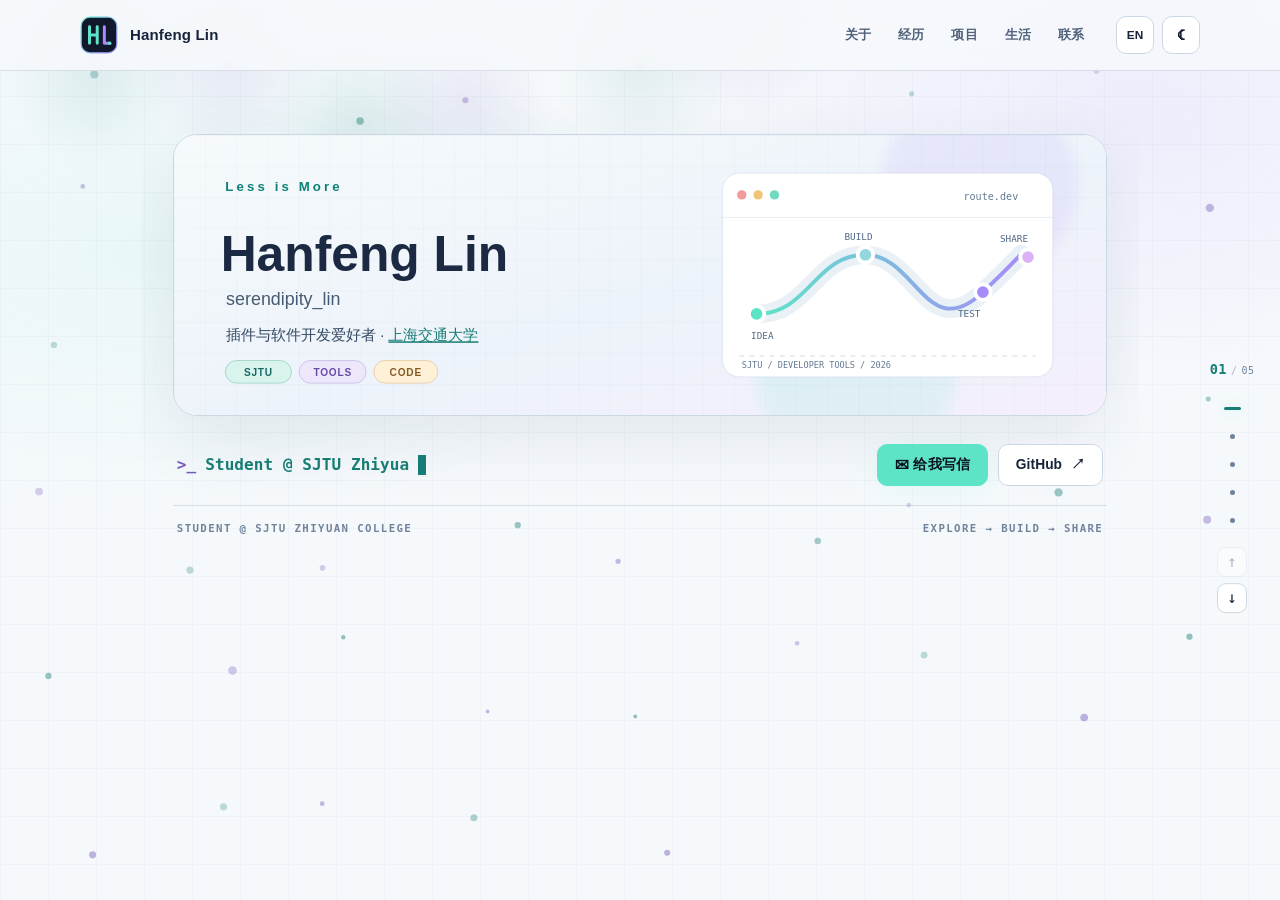
==== commit b789d71b: "Center content and adapt mobile presentation" ====
--- a/index.html
+++ b/index.html
@@ -7,10 +7,10 @@
   <meta name="description" content="林函锋 Hanfeng Lin · 上海交通大学致远学院 JOHN 班学生。分享软件开发、铁路出行规划、教学工具与学习经历。">
   <title>林函锋 · Hanfeng Lin</title>
   <link rel="icon" href="assets/logo.svg" type="image/svg+xml">
-  <link rel="stylesheet" href="style.css?v=deck-16">
+  <link rel="stylesheet" href="style.css?v=deck-17">
   <script>try{const l=new URLSearchParams(location.search).get('lang')||localStorage.getItem('lang');if(l==='en')document.documentElement.lang='en';const mobile=matchMedia('(max-width: 680px), (hover: none) and (pointer: coarse)').matches;const t=mobile?null:localStorage.getItem('theme');document.documentElement.dataset.theme=t||((matchMedia('(prefers-color-scheme: light)').matches)?'light':'dark')}catch(e){}</script>
-  <script src="script.js?v=deck-16" defer></script>
-  <script src="page-deck.js?v=deck-16" defer></script>
+  <script src="script.js?v=deck-17" defer></script>
+  <script src="page-deck.js?v=deck-17" defer></script>
 </head>
 <body>
   <a class="skip-link" href="#main"><span data-lang="zh">跳到正文</span><span data-lang="en">Skip to content</span></a>
@@ -71,7 +71,6 @@
 
     <section id="projects" class="section wrap" aria-labelledby="projects-title">
       <div class="section-heading"><div><p class="eyebrow">03 / SELECTED WORK</p><h2 id="projects-title"><span data-lang="zh">🧩 我的项目</span><span data-lang="en">🧩 My projects</span></h2></div><span class="section-symbol" aria-hidden="true">build / share</span></div>
-      <div class="subheading-row"><h3><span data-lang="zh">🚀 已结项</span><span data-lang="en">🚀 Completed projects</span></h3><p><span data-lang="zh">可能会有不定期的 debug 或 improve 更新</span><span data-lang="en">Occasional bug fixes and improvements may follow.</span></p></div>
       <div class="project-category">
         <div class="project-category-heading"><div><p class="eyebrow">02 / EXTENSIONS</p><h4><span data-lang="zh">VS Code 插件</span><span data-lang="en">VS Code extensions</span></h4></div><span class="project-category-count">04 PROJECTS</span></div>
         <div class="project-carousel" role="region" aria-roledescription="carousel" data-label-zh="VS Code 插件项目轮播" data-label-en="VS Code extensions carousel">
--- a/style.css
+++ b/style.css
@@ -641,3 +641,33 @@
 }
 
 @media (max-width:680px), (hover:none) and (pointer:coarse){.theme-button{display:none}}
+
+/* Keep category numbers visible alongside the other project sections. */
+.deck-ready #projects .project-category-heading .eyebrow{display:block}
+@media(min-width:681px){
+ .deck-ready .story-page-scroll{left:var(--deck-rail-space)}
+ .page-project-header,.page-beyond-header{left:var(--deck-rail-space);width:min(1120px,calc(100% - 2 * var(--deck-rail-space) - 64px))}
+}
+
+@media(max-width:680px){
+ .hero-frame img,.hero-frame object{aspect-ratio:1;min-height:0;object-fit:contain}
+}
+/* Improve small dark-theme timeline text while retaining its original layout. */
+@media(max-width:680px){
+ html[data-theme="dark"].deck-ready .timeline-frame object,
+ html[data-theme="dark"].deck-ready .timeline-frame img{min-width:1100px}
+}
+@media(min-width:1000px) and (max-width:1350px){
+ .deck-ready #about .intro-copy{font-size:.95rem;line-height:1.6}
+ .deck-ready #about .intro-copy .lead{font-size:1.45rem;line-height:1.35;margin-bottom:14px}
+ .deck-ready #about .intro-copy p{margin-bottom:12px}
+ .project-skills{padding:18px}
+ .project-skills>.section-heading{margin-bottom:8px}
+ .project-skills .skills-icons>img{width:min(100%,490px)}
+ .project-skills .skill-logo{width:38px;height:38px}
+ .project-skills .skill-category{padding:9px 12px}
+}
+@media(min-width:1000px) and (max-width:1350px){
+ html[lang="en"].deck-ready #about .intro-copy{font-size:.91rem;line-height:1.55}
+ html[lang="en"].deck-ready #about .intro-copy .lead{font-size:1.4rem;line-height:1.35;margin-bottom:14px}
+}
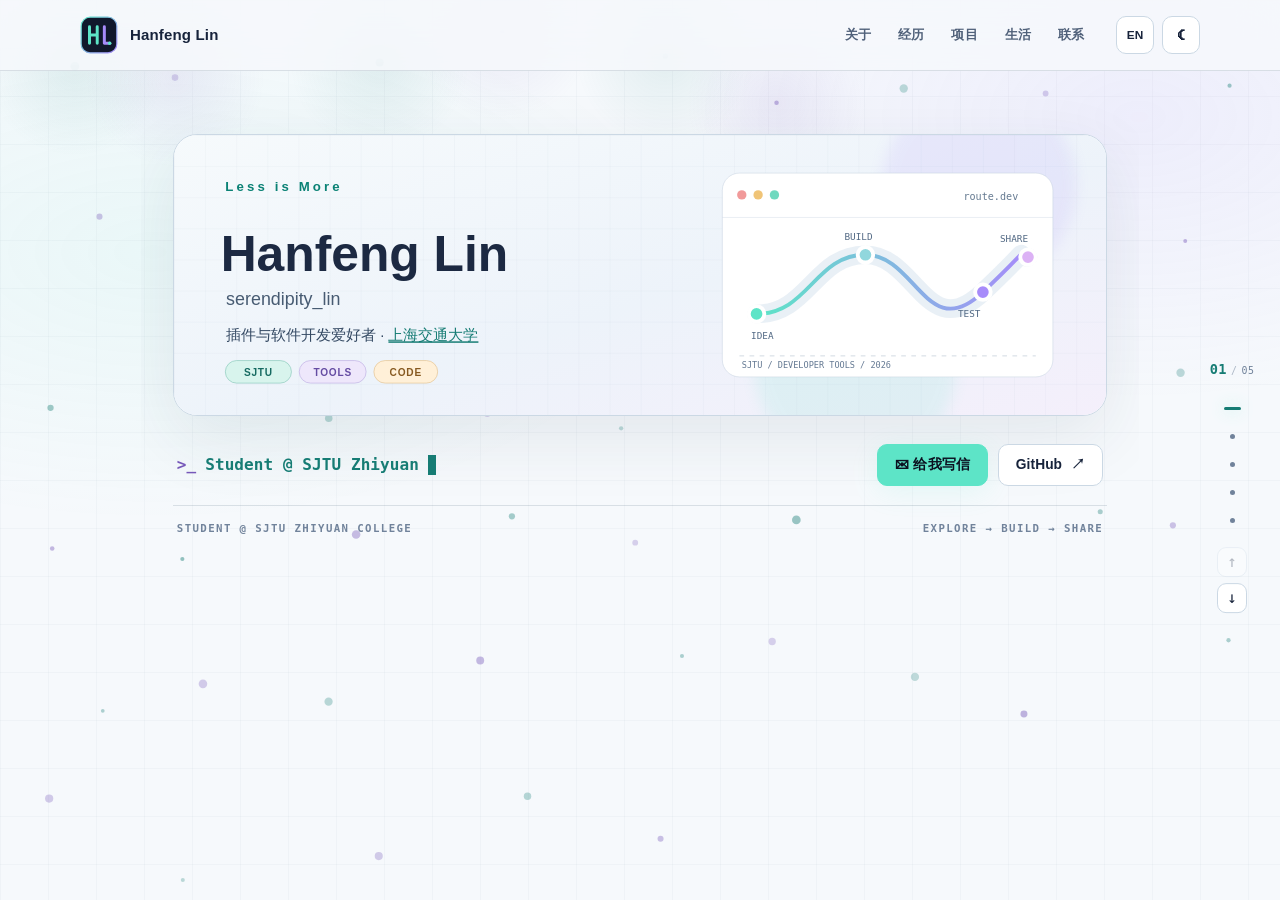
==== commit 772d4433: "Protect timeline colors from automatic dark mode" ====
--- a/index.html
+++ b/index.html
@@ -3,14 +3,15 @@
 <head>
   <meta charset="utf-8">
   <meta name="viewport" content="width=device-width, initial-scale=1">
+  <meta name="color-scheme" content="light dark">
   <meta name="theme-color" content="#0b1020">
   <meta name="description" content="林函锋 Hanfeng Lin · 上海交通大学致远学院 JOHN 班学生。分享软件开发、铁路出行规划、教学工具与学习经历。">
   <title>林函锋 · Hanfeng Lin</title>
   <link rel="icon" href="assets/logo.svg" type="image/svg+xml">
-  <link rel="stylesheet" href="style.css?v=deck-17">
+  <link rel="stylesheet" href="style.css?v=deck-18">
   <script>try{const l=new URLSearchParams(location.search).get('lang')||localStorage.getItem('lang');if(l==='en')document.documentElement.lang='en';const mobile=matchMedia('(max-width: 680px), (hover: none) and (pointer: coarse)').matches;const t=mobile?null:localStorage.getItem('theme');document.documentElement.dataset.theme=t||((matchMedia('(prefers-color-scheme: light)').matches)?'light':'dark')}catch(e){}</script>
-  <script src="script.js?v=deck-17" defer></script>
-  <script src="page-deck.js?v=deck-17" defer></script>
+  <script src="script.js?v=deck-18" defer></script>
+  <script src="page-deck.js?v=deck-18" defer></script>
 </head>
 <body>
   <a class="skip-link" href="#main"><span data-lang="zh">跳到正文</span><span data-lang="en">Skip to content</span></a>
@@ -62,7 +63,7 @@
 
     <section id="journey" class="section wrap" aria-labelledby="journey-title">
       <div class="section-heading"><div><p class="eyebrow">02 / JOURNEY</p><h2 id="journey-title"><span data-lang="zh">🎓 学习经历与竞赛获奖</span><span data-lang="en">🎓 Education & awards</span></h2></div><span class="section-symbol" aria-hidden="true">2013 → now</span></div>
-      <div class="timeline-frame"><object data-asset="timeline" data="assets/timeline-medals-subtle-dark.svg?v=202611" type="image/svg+xml" width="1700" height="565" aria-label="学习经历与竞赛获奖时间轴，图中学校名称可点击访问学校网站"><img data-asset="timeline" src="assets/timeline-medals-subtle-dark.svg?v=202611" alt="2013–2019 温岭市城东小学；2019–2022 台州椒江北书学校；2022–2025 台州市书生中学；2025 至今上海交通大学致远学院。竞赛节点：2023 全国中学生数学奥林匹克三等奖；2024 台州市数学、物理、信息学一等奖与化学二等奖、全国中学生物理竞赛三等奖；2025 全国大学生数学竞赛三等奖；2026 年“AI+教育”创新应用技能大赛二等奖、中国电信星辰杯高校AI算子开发挑战赛一等奖。" width="1700" height="565"></object></div>
+      <div class="timeline-frame"><object data-asset="timeline" data="assets/timeline-medals-subtle-dark.svg?v=202611c" type="image/svg+xml" width="1700" height="565" aria-label="学习经历与竞赛获奖时间轴，图中学校名称可点击访问学校网站"><img data-asset="timeline" src="assets/timeline-medals-subtle-dark.svg?v=202611c" alt="2013–2019 温岭市城东小学；2019–2022 台州椒江北书学校；2022–2025 台州市书生中学；2025 至今上海交通大学致远学院。竞赛节点：2023 全国中学生数学奥林匹克三等奖；2024 台州市数学、物理、信息学一等奖与化学二等奖、全国中学生物理竞赛三等奖；2025 全国大学生数学竞赛三等奖；2026 年“AI+教育”创新应用技能大赛二等奖、中国电信星辰杯高校AI算子开发挑战赛一等奖。" width="1700" height="565"></object></div>
       <p class="figure-hint"><span data-lang="zh">点击图中的学校名称可访问相关页面；手机上可左右滑动查看完整时间轴。</span><span data-lang="en">Select a school name in the graphic to visit its page. On mobile, swipe to explore the full timeline.</span></p>
       <details class="timeline-details"><summary><span data-lang="zh">查看文字版时间轴</span><span data-lang="en">Read the timeline as text</span></summary><div data-lang="zh"><p>2013.09–2019.06 <a href="https://www.baike.com/wikiid/2820791733395514682" target="_blank" rel="noopener noreferrer">温岭市城东小学</a> · 2019.09–2022.06 <a href="https://www.beishu.xin/" target="_blank" rel="noopener noreferrer">台州椒江北书学校</a> · 2022.09–2025.06 <a href="https://baike.baidu.com/item/%E5%8F%B0%E5%B7%9E%E5%B8%82%E4%B9%A6%E7%94%9F%E4%B8%AD%E5%AD%A6/5269059" target="_blank" rel="noopener noreferrer">台州市书生中学</a> · 2025.09 至今 <a href="https://www.sjtu.edu.cn/" target="_blank" rel="noopener noreferrer">上海交通大学</a><a href="https://zhiyuan.sjtu.edu.cn/" target="_blank" rel="noopener noreferrer">致远学院</a>。</p><p>2023.09 全国中学生数学奥林匹克三等奖；2024.03 台州市数学、物理、信息学竞赛一等奖及化学竞赛二等奖；2024.09 全国中学生物理竞赛三等奖；2025.11 全国大学生数学竞赛三等奖；2026.10 中国教育技术协会“AI+教育”创新应用技能大赛二等奖；2026.11 中国电信星辰杯高校AI算子开发挑战赛一等奖。</p></div><div data-lang="en"><p>2013.09–2019.06 <a href="https://www.baike.com/wikiid/2820791733395514682" target="_blank" rel="noopener noreferrer">Wenling Chengdong Primary School</a> · 2019.09–2022.06 <a href="https://www.beishu.xin/" target="_blank" rel="noopener noreferrer">Taizhou Jiaojiang Beishu School</a> · 2022.09–2025.06 <a href="https://baike.baidu.com/item/%E5%8F%B0%E5%B7%9E%E5%B8%82%E4%B9%A6%E7%94%9F%E4%B8%AD%E5%AD%A6/5269059" target="_blank" rel="noopener noreferrer">Taizhou Sunson Middle School</a> · Since 2025.09 <a href="https://zhiyuan.sjtu.edu.cn/" target="_blank" rel="noopener noreferrer">Zhiyuan College</a>, <a href="https://www.sjtu.edu.cn/" target="_blank" rel="noopener noreferrer">Shanghai Jiao Tong University</a>.</p><p>2023.09 National High School Mathematics Olympiad, third prize; 2024.03 Taizhou mathematics, physics, and informatics first prizes, chemistry second prize; 2024.09 National High School Physics Competition, third prize; 2025.11 National College Mathematics Competition, third prize; 2026.10 China Association for Educational Technology “AI+Education” Innovative Application Skills Competition, second prize; 2026.11 China Telecom Xingchen Cup College AI Operator Development Challenge, first prize.</p></div></details>
     </section>
--- a/style.css
+++ b/style.css
@@ -671,3 +671,7 @@
  html[lang="en"].deck-ready #about .intro-copy{font-size:.91rem;line-height:1.55}
  html[lang="en"].deck-ready #about .intro-copy .lead{font-size:1.4rem;line-height:1.35;margin-bottom:14px}
 }
+
+/* Explicitly identify the selected palette to browser dark-mode engines. */
+html[data-theme="dark"]{color-scheme:only dark}
+html[data-theme="light"]{color-scheme:only light}
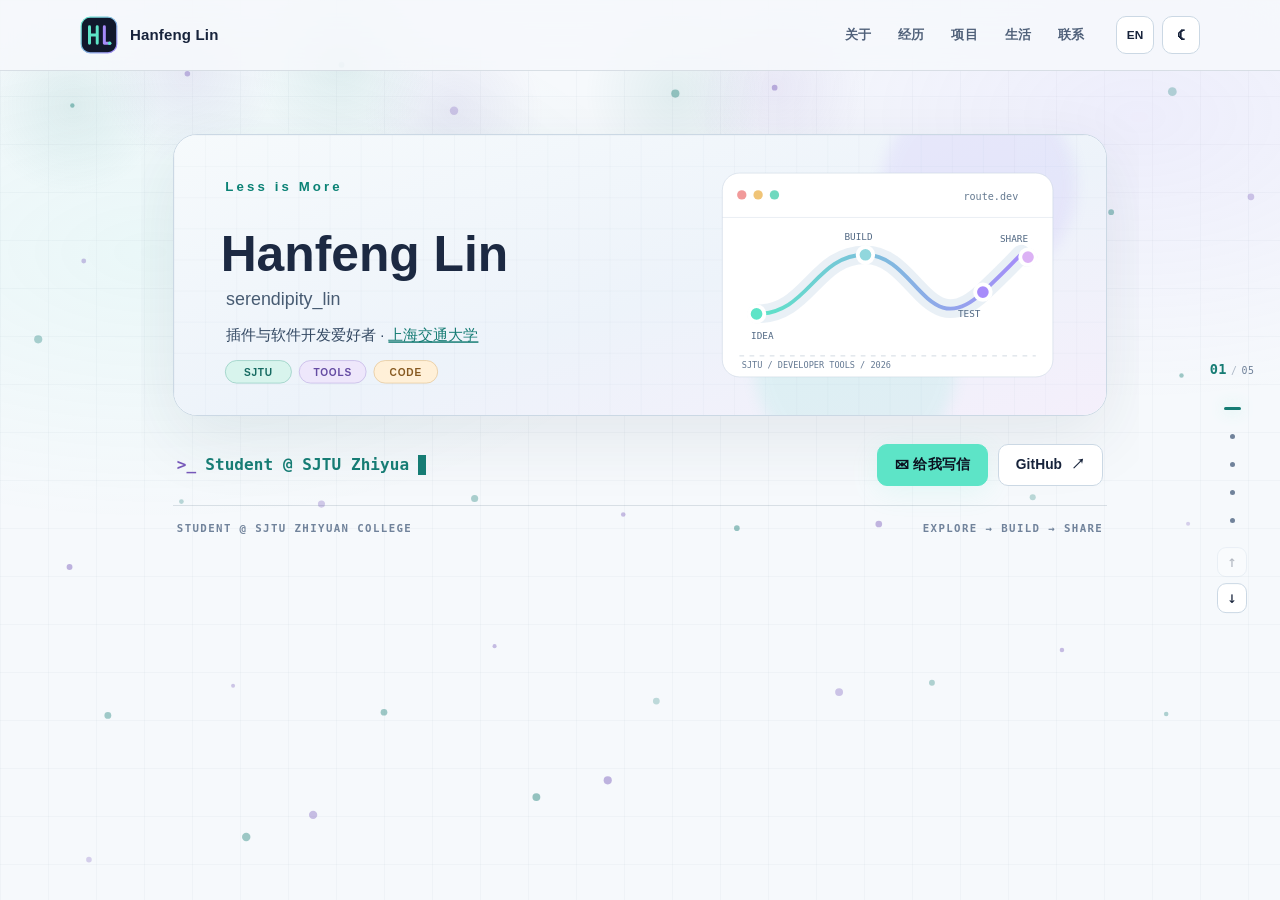
==== commit 4df7aa35: "Preserve cover colors in forced dark mode" ====
--- a/index.html
+++ b/index.html
@@ -8,10 +8,10 @@
   <meta name="description" content="林函锋 Hanfeng Lin · 上海交通大学致远学院 JOHN 班学生。分享软件开发、铁路出行规划、教学工具与学习经历。">
   <title>林函锋 · Hanfeng Lin</title>
   <link rel="icon" href="assets/logo.svg" type="image/svg+xml">
-  <link rel="stylesheet" href="style.css?v=deck-18">
+  <link rel="stylesheet" href="style.css?v=deck-19">
   <script>try{const l=new URLSearchParams(location.search).get('lang')||localStorage.getItem('lang');if(l==='en')document.documentElement.lang='en';const mobile=matchMedia('(max-width: 680px), (hover: none) and (pointer: coarse)').matches;const t=mobile?null:localStorage.getItem('theme');document.documentElement.dataset.theme=t||((matchMedia('(prefers-color-scheme: light)').matches)?'light':'dark')}catch(e){}</script>
-  <script src="script.js?v=deck-18" defer></script>
-  <script src="page-deck.js?v=deck-18" defer></script>
+  <script src="script.js?v=deck-19" defer></script>
+  <script src="page-deck.js?v=deck-19" defer></script>
 </head>
 <body>
   <a class="skip-link" href="#main"><span data-lang="zh">跳到正文</span><span data-lang="en">Skip to content</span></a>
@@ -37,7 +37,7 @@
   <main id="main">
     <section id="top" class="hero wrap" aria-labelledby="hero-title">
       <h1 id="hero-title" class="sr-only">林函锋 · Hanfeng Lin</h1>
-      <div class="hero-frame"><object data-asset="hero" data="assets/hero.svg" type="image/svg+xml" width="1200" height="360" aria-label="Hanfeng Lin · Less is More — developer tools, software, and routes"><img data-asset="hero" src="assets/hero.svg" alt="Hanfeng Lin · Less is More — developer tools, software, and routes" width="1200" height="360"></object></div>
+      <div class="hero-frame"><object data-asset="hero" data="assets/hero.svg?v=202611d" type="image/svg+xml" width="1200" height="360" aria-label="Hanfeng Lin · Less is More — developer tools, software, and routes"><img data-asset="hero" src="assets/hero.svg?v=202611d" alt="Hanfeng Lin · Less is More — developer tools, software, and routes" width="1200" height="360"></object></div>
       <div class="hero-bottom">
         <div class="typing-line"><span class="prompt">&gt;_</span><span class="typed-text" id="typed-text"></span><span class="cursor" aria-hidden="true"></span></div>
         <div class="hero-links">
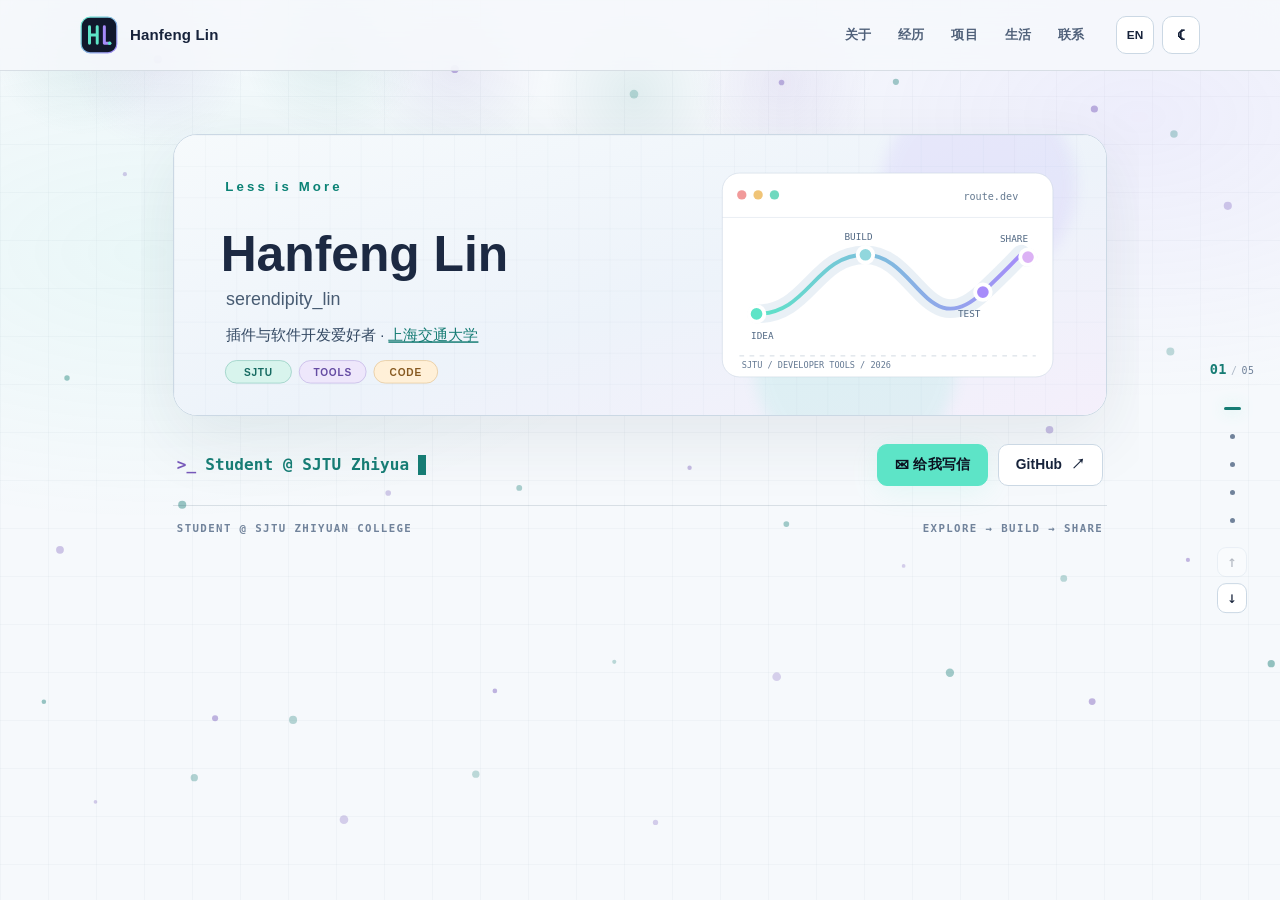
==== commit bf97af22: "Update current and completed projects" ====
--- a/index.html
+++ b/index.html
@@ -8,10 +8,10 @@
   <meta name="description" content="林函锋 Hanfeng Lin · 上海交通大学致远学院 JOHN 班学生。分享软件开发、铁路出行规划、教学工具与学习经历。">
   <title>林函锋 · Hanfeng Lin</title>
   <link rel="icon" href="assets/logo.svg" type="image/svg+xml">
-  <link rel="stylesheet" href="style.css?v=deck-19">
+  <link rel="stylesheet" href="style.css?v=deck-20">
   <script>try{const l=new URLSearchParams(location.search).get('lang')||localStorage.getItem('lang');if(l==='en')document.documentElement.lang='en';const mobile=matchMedia('(max-width: 680px), (hover: none) and (pointer: coarse)').matches;const t=mobile?null:localStorage.getItem('theme');document.documentElement.dataset.theme=t||((matchMedia('(prefers-color-scheme: light)').matches)?'light':'dark')}catch(e){}</script>
-  <script src="script.js?v=deck-19" defer></script>
-  <script src="page-deck.js?v=deck-19" defer></script>
+  <script src="script.js?v=deck-20" defer></script>
+  <script src="page-deck.js?v=deck-20" defer></script>
 </head>
 <body>
   <a class="skip-link" href="#main"><span data-lang="zh">跳到正文</span><span data-lang="en">Skip to content</span></a>
@@ -85,7 +85,7 @@
         </div>
       </div>
       <div class="project-category">
-        <div class="project-category-heading"><div><p class="eyebrow">03 / SOFTWARE</p><h4><span data-lang="zh">软件</span><span data-lang="en">Software</span></h4></div><span class="project-category-count">06 PROJECTS</span></div>
+        <div class="project-category-heading"><div><p class="eyebrow">03 / SOFTWARE</p><h4><span data-lang="zh">软件</span><span data-lang="en">Software</span></h4></div><span class="project-category-count">07 PROJECTS</span></div>
         <div class="project-carousel" role="region" aria-roledescription="carousel" data-label-zh="软件项目轮播" data-label-en="Software carousel">
           <div class="carousel-bar"><p><span data-lang="zh">点击下方圆点或左右滑动切换项目</span><span data-lang="en">Choose a dot or swipe to explore projects</span></p></div>
           <div class="project-viewport" tabindex="0" aria-label="软件项目列表"><div class="project-track">
@@ -95,10 +95,11 @@
             <article class="project-card" data-project-index="4"><div class="project-art"><img data-asset="salary" src="assets/projects/salary-visual-dark.svg" alt="教师出勤与工资统计程序：考勤校验表与工资导出卡片" width="600" height="360"></div><div class="project-body"><div class="project-number">04 / EDUCATION</div><h4><span data-lang="zh">教师出勤与工资统计程序</span><span data-lang="en">Teacher Attendance &amp; Salary Statistics</span></h4><p><span data-lang="zh">基于 Tkinter 的本地桌面工具，为书生中学批量导入班级坐班统计表；自动核对节数、标记异常数据并辅助修正教师姓名，校验后预览津贴明细并导出 Excel 工资表。</span><span data-lang="en">A local Tkinter desktop tool for Taizhou Sunson Middle School that imports class attendance sheets in batches, checks session counts, flags data errors, and helps correct teacher names. It previews allowance totals after validation and exports an Excel salary sheet.</span></p><a class="project-link" href="https://github.com/serendipitylin0731/Salary_Computing" target="_blank" rel="noopener noreferrer"><span data-lang="zh">查看项目</span><span data-lang="en">View project</span> <span aria-hidden="true">↗</span></a></div></article>
             <article class="project-card" data-project-index="5"><div class="project-art"><img data-asset="hello-codex" src="assets/projects/hello-codex-visual-dark.svg" alt="Hello! Codex：五小时额度、每日启用时段与手动发送界面" width="600" height="360"></div><div class="project-body"><div class="project-number">05 / WINDOWS</div><h4>Hello! Codex</h4><p><span data-lang="zh">独立开发的 Windows Codex 额度启动器；通过本机 App Server 展示五小时额度与重置时间，按可配置的每日启用时段自动发送任务，也支持确认后手动发送；具备托盘后台运行、开机启动和同一额度窗口防重复。</span><span data-lang="en">An independently developed Windows Codex quota launcher for ChatGPT Plus. It reads the five-hour window through the local App Server, schedules tasks across configurable daily active periods, and offers confirmed manual sending, tray operation, startup with Windows, and duplicate prevention.</span></p><a class="project-link" href="https://github.com/serendipitylin0731/Hello-Codex" target="_blank" rel="noopener noreferrer"><span data-lang="zh">查看项目</span><span data-lang="en">View project</span> <span aria-hidden="true">↗</span></a></div></article>
             <article class="project-card" data-project-index="6"><div class="project-art"><img data-asset="qqspeed" src="assets/projects/qqspeed-visual-dark.svg" alt="极速仓库：QQ 飞车地图、赛车与赛事管理界面" width="600" height="360"></div><div class="project-body"><div class="project-number">06 / GAMING</div><h4><span data-lang="zh">极速仓库</span><span data-lang="en">QQ Speed Garage (极速仓库)</span></h4><p><span data-lang="zh">QQ 飞车本地资料与赛事管理应用，整合地图和赛车图鉴、图池筛选与随机转盘、赛事计分台和战绩存档；数据在本地保存，可导出备份。</span><span data-lang="en">A local QQ Speed library and event manager with track and car catalogs, pool filters, a random wheel, match scoring, and saved results. Data stays local and can be backed up.</span></p><a class="project-link" href="https://github.com/serendipitylin0731/QQspeed_gaming" target="_blank" rel="noopener noreferrer"><span data-lang="zh">查看项目</span><span data-lang="en">View project</span> <span aria-hidden="true">↗</span></a></div></article>
+            <article class="project-card" data-project-index="7"><div class="project-art"><img data-asset="snap-solve" src="assets/projects/snap-solve-visual-dark.svg" alt="Snap Solve：截图选区转写与 Markdown 答案" width="600" height="360"></div><div class="project-body"><div class="project-number">07 / WINDOWS</div><h4>Snap Solve</h4><p><span data-lang="zh">一款 Windows 截图转 Markdown 与解题工具；可框选区域或持续监测画面变化，通过 DeepSeek 分别或同时完成题目转写与解答，支持调整解题强度、只输出答案，以及编辑复制结果。</span><span data-lang="en">A Windows screenshot-to-Markdown and problem-solving tool. It captures a selected area or monitors it for changes, uses DeepSeek for transcription and solutions separately or together, and offers adjustable solving effort, answer-only output, and editable results.</span></p><a class="project-link" href="https://github.com/serendipitylin0731/Snap_Solve" target="_blank" rel="noopener noreferrer"><span data-lang="zh">查看项目</span><span data-lang="en">View project</span> <span aria-hidden="true">↗</span></a></div></article>
           </div></div>
         </div>
       </div>
-      <div class="current-projects"><div class="current-intro"><p class="eyebrow">01 / IN PROGRESS</p><h3><span data-lang="zh">🏫 近期项目</span><span data-lang="en">🏫 Current projects</span></h3><p><span data-lang="zh">持续参与教学，也继续开发实用工具。</span><span data-lang="en">Continuing to teach and build useful tools.</span></p></div><div class="current-list"><div class="current-item"><span class="item-marker">01</span><p data-lang="zh">担任 <strong>2026 级致远学院 <a href="https://github.com/SJTUJohnClass">JOHN 班程序设计与数据结构</a> 助教</strong>，负责 <a href="https://github.com/SJTUJohnClass/gitlite">Gitlite：轻量级 Git 学习项目</a>，并讲解<a href="https://github.com/serendipitylin0731/Documents/blob/main/Presentation/report-Divide%20and%20Conquer.pdf" target="_blank" rel="noopener noreferrer">分治算法与排序</a>、<a href="https://github.com/serendipitylin0731/Documents/blob/main/Presentation/report_search-2026.pptx" target="_blank" rel="noopener noreferrer">搜索算法</a>。</p><p data-lang="en">Serving as a teaching assistant for <a href="https://github.com/SJTUJohnClass">Programming and Data Structures in the 2026 JOHN Class</a> at Zhiyuan College. I'm responsible for <a href="https://github.com/SJTUJohnClass/gitlite">Gitlite, a lightweight Git learning project</a>, and teach <a href="https://github.com/serendipitylin0731/Documents/blob/main/Presentation/report-Divide%20and%20Conquer.pdf" target="_blank" rel="noopener noreferrer">divide and conquer algorithms and sorting</a> and <a href="https://github.com/serendipitylin0731/Documents/blob/main/Presentation/report_search-2026.pptx" target="_blank" rel="noopener noreferrer">search algorithms</a>.</p></div><div class="current-item"><span class="item-marker">02</span><p data-lang="zh">开发和定制教务排课系统模板；项目暂未开源，欢迎通过邮件交流。</p><p data-lang="en">Developing and customizing templates for an academic scheduling system. This project is not yet open source; feel free to email me about it.</p></div><div class="current-item"><span class="item-marker">03</span><p data-lang="zh">开发 <a href="https://github.com/serendipitylin0731/Snap_Solve" target="_blank" rel="noopener noreferrer">Snap Solve</a>：一款 Windows 截图转 Markdown 与解题工具；可框选区域或持续监测画面变化，通过 DeepSeek 分别或同时完成题目转写与解答，支持调整解题强度、只输出答案，以及编辑复制结果。</p><p data-lang="en">Developing <a href="https://github.com/serendipitylin0731/Snap_Solve" target="_blank" rel="noopener noreferrer">Snap Solve</a>, a Windows screenshot-to-Markdown and problem-solving tool. It captures a selected area or monitors it for changes, uses DeepSeek for transcription and solutions separately or together, and offers adjustable solving effort, answer-only output, and editable results.</p></div></div></div>
+      <div class="current-projects"><div class="current-intro"><p class="eyebrow">01 / IN PROGRESS</p><h3><span data-lang="zh">🏫 近期项目</span><span data-lang="en">🏫 Current projects</span></h3><p><span data-lang="zh">持续参与教学，也继续开发实用工具。</span><span data-lang="en">Continuing to teach and build useful tools.</span></p></div><div class="current-list"><div class="current-item"><span class="item-marker">01</span><p data-lang="zh">担任 <strong>2026 级致远学院 <a href="https://github.com/SJTUJohnClass">JOHN 班程序设计与数据结构</a> 助教</strong>，负责 <a href="https://github.com/SJTUJohnClass/gitlite">Gitlite：轻量级 Git 学习项目</a>，并讲解<a href="https://github.com/serendipitylin0731/Documents/blob/main/Presentation/report-Divide%20and%20Conquer.pdf" target="_blank" rel="noopener noreferrer">分治算法与排序</a>、<a href="https://github.com/serendipitylin0731/Documents/blob/main/Presentation/report_search-2026.pptx" target="_blank" rel="noopener noreferrer">搜索算法</a>。</p><p data-lang="en">Serving as a teaching assistant for <a href="https://github.com/SJTUJohnClass">Programming and Data Structures in the 2026 JOHN Class</a> at Zhiyuan College. I'm responsible for <a href="https://github.com/SJTUJohnClass/gitlite">Gitlite, a lightweight Git learning project</a>, and teach <a href="https://github.com/serendipitylin0731/Documents/blob/main/Presentation/report-Divide%20and%20Conquer.pdf" target="_blank" rel="noopener noreferrer">divide and conquer algorithms and sorting</a> and <a href="https://github.com/serendipitylin0731/Documents/blob/main/Presentation/report_search-2026.pptx" target="_blank" rel="noopener noreferrer">search algorithms</a>.</p></div><div class="current-item"><span class="item-marker">02</span><p data-lang="zh">开发和定制教务排课系统模板；项目暂未开源，欢迎通过邮件交流。</p><p data-lang="en">Developing and customizing templates for an academic scheduling system. This project is not yet open source; feel free to email me about it.</p></div><div class="current-item"><span class="item-marker">03</span><p data-lang="zh">开发 <a href="https://github.com/serendipitylin0731/everything_to_text" target="_blank" rel="noopener noreferrer">拾字</a>：面向安卓和浏览器的图片文字识别工具；支持拍照或批量选图、本地中英文识别、编辑整理，并导出 Markdown、Word 或 PDF。</p><p data-lang="en">Developing <a href="https://github.com/serendipitylin0731/everything_to_text" target="_blank" rel="noopener noreferrer">Shizi</a>, an Android and browser tool for recognizing Chinese and English text from photos or selected images, editing the results, and exporting Markdown, Word, or PDF.</p></div></div></div>
       <div class="documents-section">
         <div class="resources-heading"><div><p class="eyebrow">04 / RESOURCES</p><h3><span data-lang="zh">📚 资料分享</span><span data-lang="en">📚 Shared resources</span></h3></div><span aria-hidden="true" class="resources-heading-mark">↗</span></div>
         <div class="resource-grid">
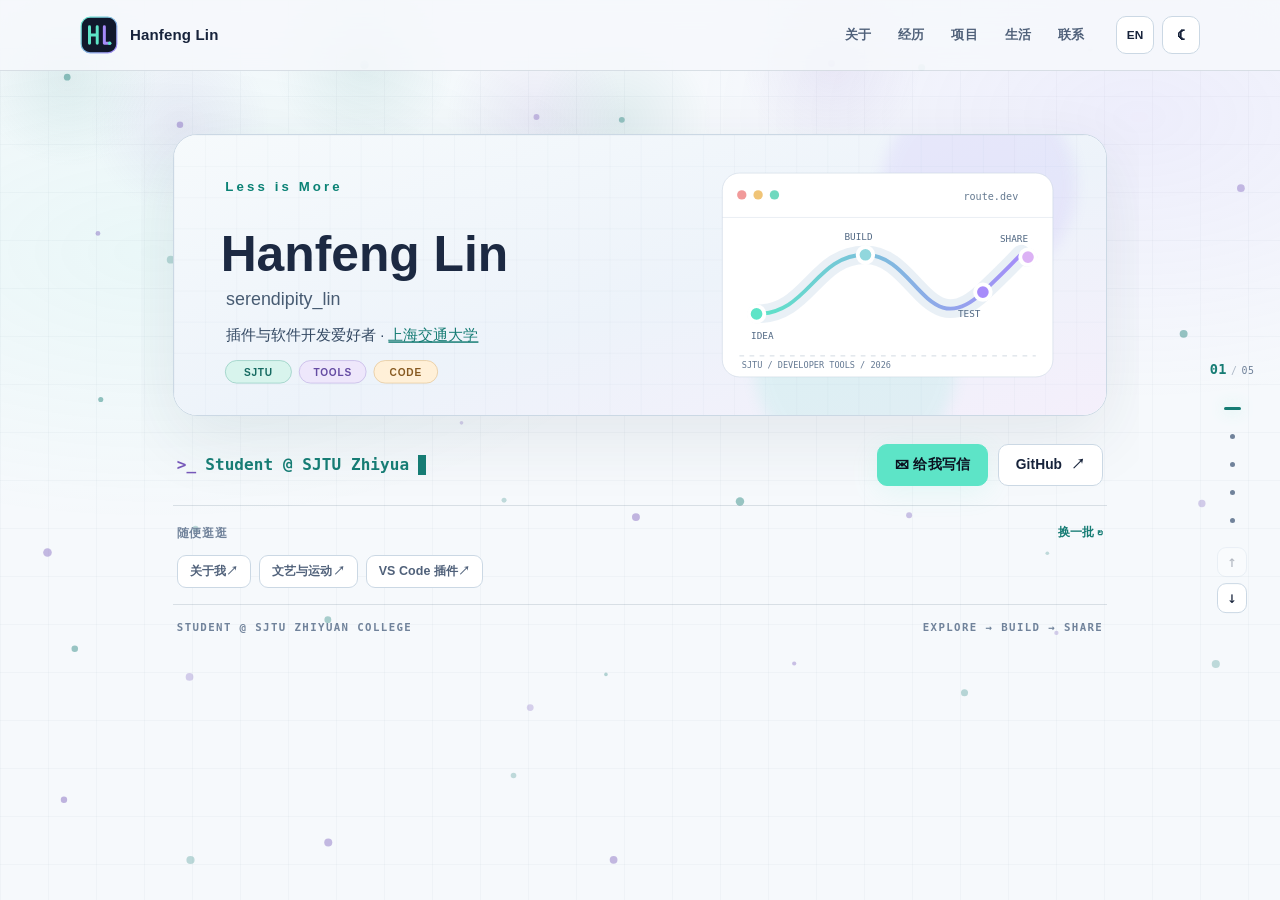
==== commit f3cfabc1: "Add randomized homepage recommendations" ====
--- a/index.html
+++ b/index.html
@@ -8,10 +8,10 @@
   <meta name="description" content="林函锋 Hanfeng Lin · 上海交通大学致远学院 JOHN 班学生。分享软件开发、铁路出行规划、教学工具与学习经历。">
   <title>林函锋 · Hanfeng Lin</title>
   <link rel="icon" href="assets/logo.svg" type="image/svg+xml">
-  <link rel="stylesheet" href="style.css?v=deck-20">
+  <link rel="stylesheet" href="style.css?v=deck-21">
   <script>try{const l=new URLSearchParams(location.search).get('lang')||localStorage.getItem('lang');if(l==='en')document.documentElement.lang='en';const mobile=matchMedia('(max-width: 680px), (hover: none) and (pointer: coarse)').matches;const t=mobile?null:localStorage.getItem('theme');document.documentElement.dataset.theme=t||((matchMedia('(prefers-color-scheme: light)').matches)?'light':'dark')}catch(e){}</script>
-  <script src="script.js?v=deck-20" defer></script>
-  <script src="page-deck.js?v=deck-20" defer></script>
+  <script src="script.js?v=deck-21" defer></script>
+  <script src="page-deck.js?v=deck-21" defer></script>
 </head>
 <body>
   <a class="skip-link" href="#main"><span data-lang="zh">跳到正文</span><span data-lang="en">Skip to content</span></a>
@@ -45,6 +45,7 @@
           <a class="button button-outline" href="https://github.com/serendipitylin0731" target="_blank" rel="noopener noreferrer">GitHub <span aria-hidden="true">↗</span></a>
         </div>
       </div>
+      <div class="hero-recommendations" id="hero-recommendations" hidden><div class="recommendation-heading"><span><span data-lang="zh">随便逛逛</span><span data-lang="en">Explore</span></span><button type="button" class="recommendation-shuffle"><span data-lang="zh">换一批 ↻</span><span data-lang="en">Shuffle ↻</span></button></div><div class="recommendation-links" aria-live="polite"></div></div>
       <div class="hero-meta"><span>STUDENT @ SJTU ZHIYUAN COLLEGE</span><span>EXPLORE → BUILD → SHARE</span></div>
     </section>
 
--- a/style.css
+++ b/style.css
@@ -675,3 +675,12 @@
 /* Explicitly identify the selected palette to browser dark-mode engines. */
 html[data-theme="dark"]{color-scheme:only dark}
 html[data-theme="light"]{color-scheme:only light}
+
+.hero-recommendations[hidden]{display:none}
+.hero-recommendations{border-top:1px solid var(--line-soft);padding:14px 4px 16px}
+.recommendation-heading{display:flex;justify-content:space-between;align-items:center;margin-bottom:10px;color:var(--faint);font-size:.72rem;font-weight:750;letter-spacing:.06em}
+.recommendation-shuffle{border:0;padding:2px 0;background:transparent;color:var(--mint);font-size:.75rem;font-weight:700;cursor:pointer}
+.recommendation-links{display:flex;flex-wrap:wrap;gap:8px}
+.recommendation-links a{display:inline-flex;align-items:center;padding:6px 12px;border:1px solid var(--line);border-radius:9px;background:var(--surface);color:var(--muted);font-size:.78rem;font-weight:650;line-height:1.5;transition:border-color .2s,color .2s,transform .2s}
+.recommendation-links a:hover,.recommendation-links a:focus-visible{border-color:var(--mint);color:var(--mint);transform:translateY(-2px)}
+@media(max-width:680px){.hero-recommendations{padding:12px 0}.recommendation-links a{padding:6px 10px;font-size:.74rem}}
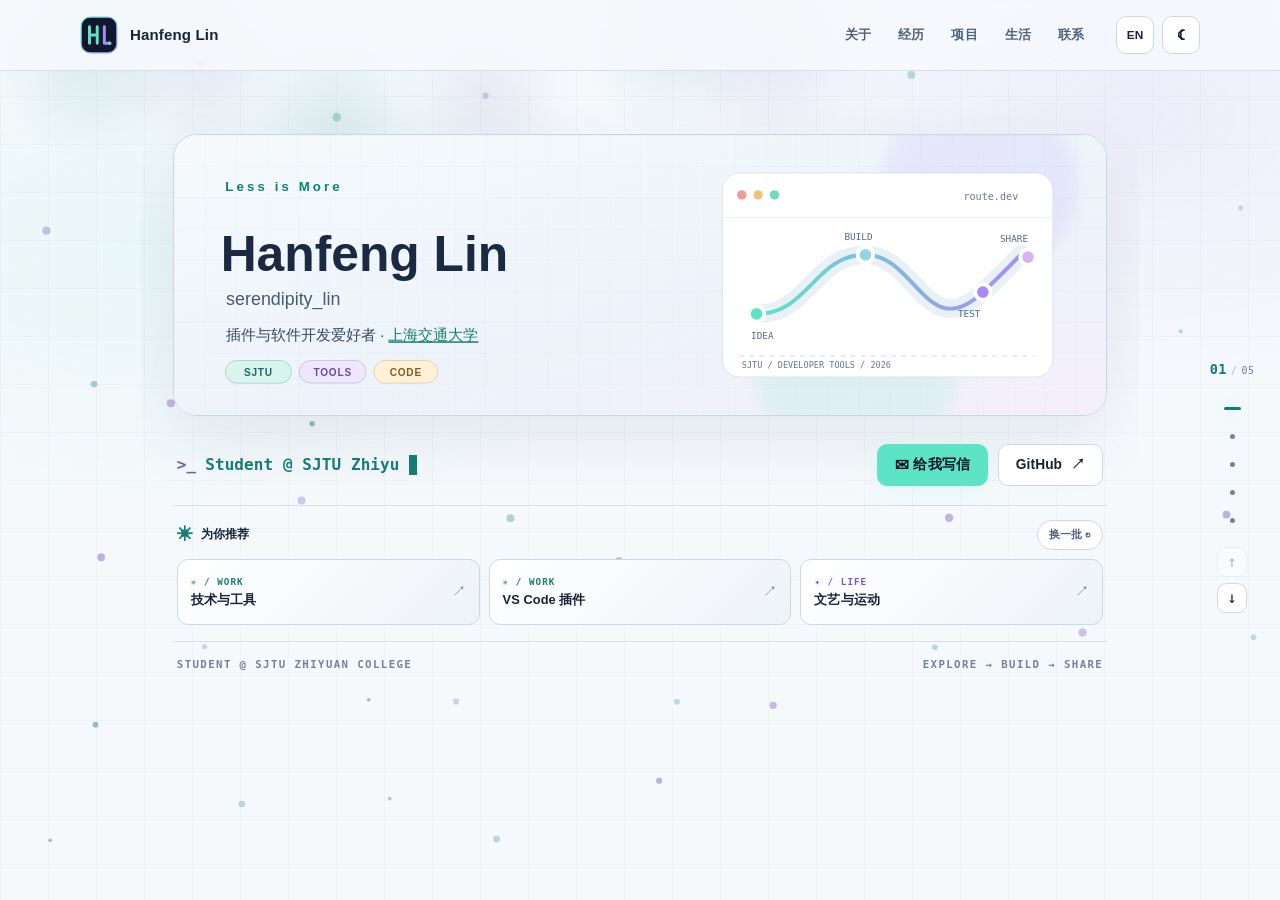
==== commit bc9a4a15: "Refine homepage recommendations" ====
--- a/index.html
+++ b/index.html
@@ -8,10 +8,10 @@
   <meta name="description" content="林函锋 Hanfeng Lin · 上海交通大学致远学院 JOHN 班学生。分享软件开发、铁路出行规划、教学工具与学习经历。">
   <title>林函锋 · Hanfeng Lin</title>
   <link rel="icon" href="assets/logo.svg" type="image/svg+xml">
-  <link rel="stylesheet" href="style.css?v=deck-21">
+  <link rel="stylesheet" href="style.css?v=deck-22">
   <script>try{const l=new URLSearchParams(location.search).get('lang')||localStorage.getItem('lang');if(l==='en')document.documentElement.lang='en';const mobile=matchMedia('(max-width: 680px), (hover: none) and (pointer: coarse)').matches;const t=mobile?null:localStorage.getItem('theme');document.documentElement.dataset.theme=t||((matchMedia('(prefers-color-scheme: light)').matches)?'light':'dark')}catch(e){}</script>
-  <script src="script.js?v=deck-21" defer></script>
-  <script src="page-deck.js?v=deck-21" defer></script>
+  <script src="script.js?v=deck-22" defer></script>
+  <script src="page-deck.js?v=deck-22" defer></script>
 </head>
 <body>
   <a class="skip-link" href="#main"><span data-lang="zh">跳到正文</span><span data-lang="en">Skip to content</span></a>
@@ -45,7 +45,7 @@
           <a class="button button-outline" href="https://github.com/serendipitylin0731" target="_blank" rel="noopener noreferrer">GitHub <span aria-hidden="true">↗</span></a>
         </div>
       </div>
-      <div class="hero-recommendations" id="hero-recommendations" hidden><div class="recommendation-heading"><span><span data-lang="zh">随便逛逛</span><span data-lang="en">Explore</span></span><button type="button" class="recommendation-shuffle"><span data-lang="zh">换一批 ↻</span><span data-lang="en">Shuffle ↻</span></button></div><div class="recommendation-links" aria-live="polite"></div></div>
+      <div class="hero-recommendations" id="hero-recommendations" hidden><div class="recommendation-heading"><span class="recommendation-title"><span class="recommendation-spark" aria-hidden="true">✳</span><span><span data-lang="zh">为你推荐</span><span data-lang="en">Picked for you</span></span></span><button type="button" class="recommendation-shuffle"><span data-lang="zh">换一批 ↻</span><span data-lang="en">Shuffle ↻</span></button></div><div class="recommendation-links" aria-live="polite"></div></div>
       <div class="hero-meta"><span>STUDENT @ SJTU ZHIYUAN COLLEGE</span><span>EXPLORE → BUILD → SHARE</span></div>
     </section>
 
--- a/style.css
+++ b/style.css
@@ -676,11 +676,19 @@
 html[data-theme="dark"]{color-scheme:only dark}
 html[data-theme="light"]{color-scheme:only light}
 
+/* Recommendations use a compact editorial card grid. */
 .hero-recommendations[hidden]{display:none}
 .hero-recommendations{border-top:1px solid var(--line-soft);padding:14px 4px 16px}
-.recommendation-heading{display:flex;justify-content:space-between;align-items:center;margin-bottom:10px;color:var(--faint);font-size:.72rem;font-weight:750;letter-spacing:.06em}
-.recommendation-shuffle{border:0;padding:2px 0;background:transparent;color:var(--mint);font-size:.75rem;font-weight:700;cursor:pointer}
-.recommendation-links{display:flex;flex-wrap:wrap;gap:8px}
-.recommendation-links a{display:inline-flex;align-items:center;padding:6px 12px;border:1px solid var(--line);border-radius:9px;background:var(--surface);color:var(--muted);font-size:.78rem;font-weight:650;line-height:1.5;transition:border-color .2s,color .2s,transform .2s}
-.recommendation-links a:hover,.recommendation-links a:focus-visible{border-color:var(--mint);color:var(--mint);transform:translateY(-2px)}
-@media(max-width:680px){.hero-recommendations{padding:12px 0}.recommendation-links a{padding:6px 10px;font-size:.74rem}}
+.recommendation-heading{display:flex;justify-content:space-between;align-items:center;margin-bottom:9px;color:var(--text);font-size:.78rem;font-weight:750}
+.recommendation-title{display:flex;align-items:center;gap:8px}.recommendation-spark{color:var(--mint);font-size:1rem}
+.recommendation-shuffle{border:1px solid var(--line);border-radius:20px;padding:4px 11px;background:var(--surface);color:var(--muted);font-size:.7rem;font-weight:700;cursor:pointer;transition:color .2s,border-color .2s}
+.recommendation-shuffle:hover,.recommendation-shuffle:focus-visible{color:var(--mint);border-color:var(--mint)}
+.recommendation-links{display:grid;grid-template-columns:repeat(3,minmax(0,1fr));gap:9px}
+.recommendation-links .recommendation-card{position:relative;display:flex;min-width:0;min-height:66px;flex-direction:column;justify-content:center;gap:3px;padding:9px 34px 9px 13px;border:1px solid var(--line);border-radius:11px;background:linear-gradient(135deg,var(--surface),var(--bg-2));color:var(--text);line-height:1.35;transition:border-color .2s,transform .2s,box-shadow .2s}
+.recommendation-card[data-group="life"]{background:linear-gradient(135deg,var(--surface),var(--bg-2));border-color:var(--line)}
+.recommendation-kind{color:var(--mint);font-family:monospace;font-size:.58rem;font-weight:800;letter-spacing:.11em}.recommendation-card[data-group="life"] .recommendation-kind{color:var(--violet)}
+.recommendation-name{font-size:.8rem;font-weight:700;overflow-wrap:anywhere}.recommendation-arrow{position:absolute;right:13px;top:50%;transform:translateY(-50%);color:var(--faint);font-size:.9rem;transition:color .2s,transform .2s}
+.recommendation-links .recommendation-card:hover,.recommendation-links .recommendation-card:focus-visible{border-color:var(--mint);transform:translateY(-2px);box-shadow:0 8px 20px rgba(0,0,0,.1)}
+.recommendation-card:hover .recommendation-arrow{color:var(--mint);transform:translate(2px,-60%)}
+@media(max-width:680px){.hero-recommendations{padding:12px 0}.recommendation-links{gap:6px}.recommendation-links .recommendation-card{min-height:67px;padding:8px 20px 8px 9px}.recommendation-name{font-size:.72rem}.recommendation-kind{font-size:.53rem}.recommendation-arrow{right:8px;font-size:.75rem}}
+@media(prefers-reduced-motion:reduce){.recommendation-card,.recommendation-arrow{transition:none!important}}
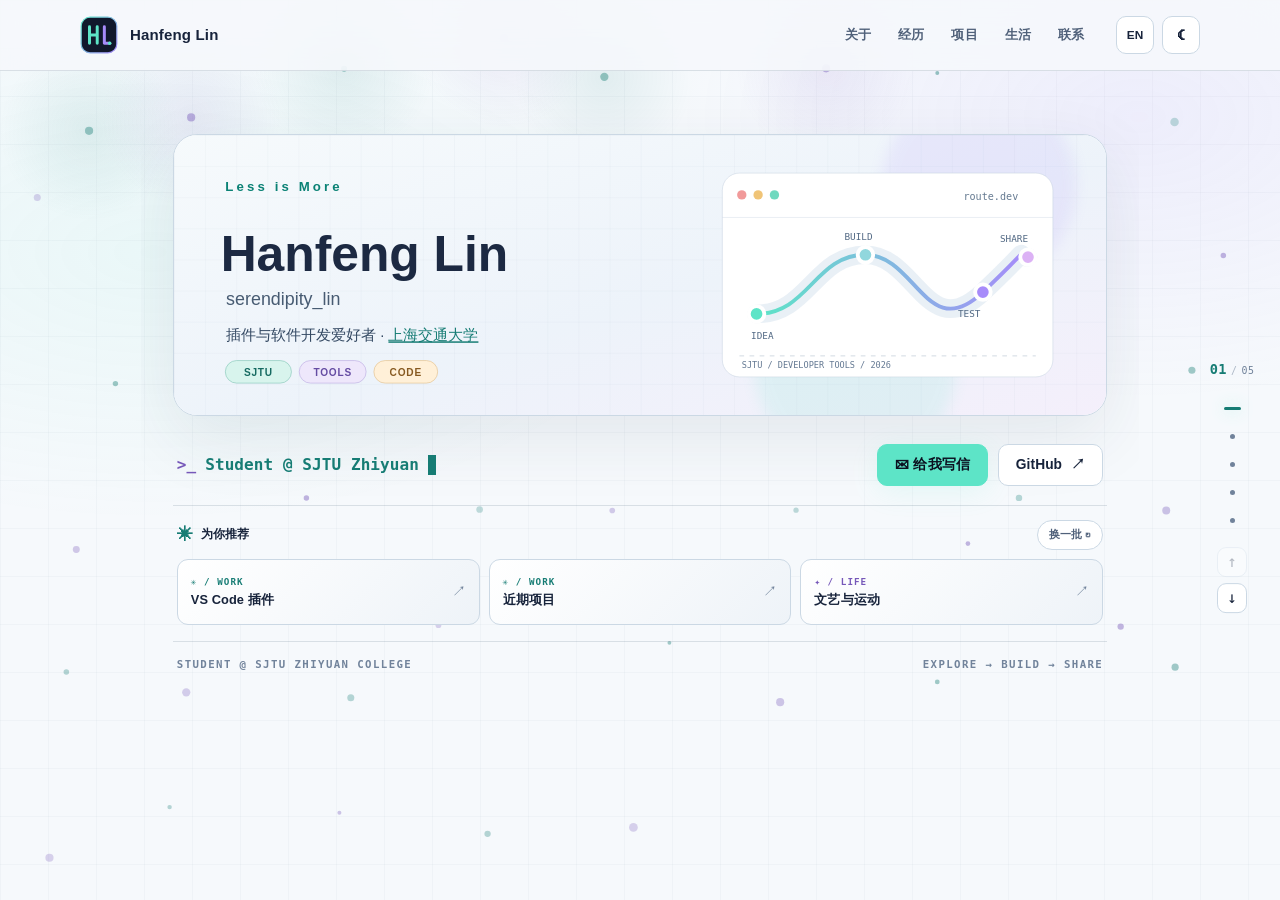
==== commit 3b46525a: "Add ReDoc to current projects" ====
--- a/index.html
+++ b/index.html
@@ -8,10 +8,10 @@
   <meta name="description" content="林函锋 Hanfeng Lin · 上海交通大学致远学院 JOHN 班学生。分享软件开发、铁路出行规划、教学工具与学习经历。">
   <title>林函锋 · Hanfeng Lin</title>
   <link rel="icon" href="assets/logo.svg" type="image/svg+xml">
-  <link rel="stylesheet" href="style.css?v=deck-22">
+  <link rel="stylesheet" href="style.css?v=deck-23">
   <script>try{const l=new URLSearchParams(location.search).get('lang')||localStorage.getItem('lang');if(l==='en')document.documentElement.lang='en';const mobile=matchMedia('(max-width: 680px), (hover: none) and (pointer: coarse)').matches;const t=mobile?null:localStorage.getItem('theme');document.documentElement.dataset.theme=t||((matchMedia('(prefers-color-scheme: light)').matches)?'light':'dark')}catch(e){}</script>
-  <script src="script.js?v=deck-22" defer></script>
-  <script src="page-deck.js?v=deck-22" defer></script>
+  <script src="script.js?v=deck-23" defer></script>
+  <script src="page-deck.js?v=deck-23" defer></script>
 </head>
 <body>
   <a class="skip-link" href="#main"><span data-lang="zh">跳到正文</span><span data-lang="en">Skip to content</span></a>
@@ -100,7 +100,7 @@
           </div></div>
         </div>
       </div>
-      <div class="current-projects"><div class="current-intro"><p class="eyebrow">01 / IN PROGRESS</p><h3><span data-lang="zh">🏫 近期项目</span><span data-lang="en">🏫 Current projects</span></h3><p><span data-lang="zh">持续参与教学，也继续开发实用工具。</span><span data-lang="en">Continuing to teach and build useful tools.</span></p></div><div class="current-list"><div class="current-item"><span class="item-marker">01</span><p data-lang="zh">担任 <strong>2026 级致远学院 <a href="https://github.com/SJTUJohnClass">JOHN 班程序设计与数据结构</a> 助教</strong>，负责 <a href="https://github.com/SJTUJohnClass/gitlite">Gitlite：轻量级 Git 学习项目</a>，并讲解<a href="https://github.com/serendipitylin0731/Documents/blob/main/Presentation/report-Divide%20and%20Conquer.pdf" target="_blank" rel="noopener noreferrer">分治算法与排序</a>、<a href="https://github.com/serendipitylin0731/Documents/blob/main/Presentation/report_search-2026.pptx" target="_blank" rel="noopener noreferrer">搜索算法</a>。</p><p data-lang="en">Serving as a teaching assistant for <a href="https://github.com/SJTUJohnClass">Programming and Data Structures in the 2026 JOHN Class</a> at Zhiyuan College. I'm responsible for <a href="https://github.com/SJTUJohnClass/gitlite">Gitlite, a lightweight Git learning project</a>, and teach <a href="https://github.com/serendipitylin0731/Documents/blob/main/Presentation/report-Divide%20and%20Conquer.pdf" target="_blank" rel="noopener noreferrer">divide and conquer algorithms and sorting</a> and <a href="https://github.com/serendipitylin0731/Documents/blob/main/Presentation/report_search-2026.pptx" target="_blank" rel="noopener noreferrer">search algorithms</a>.</p></div><div class="current-item"><span class="item-marker">02</span><p data-lang="zh">开发和定制教务排课系统模板；项目暂未开源，欢迎通过邮件交流。</p><p data-lang="en">Developing and customizing templates for an academic scheduling system. This project is not yet open source; feel free to email me about it.</p></div><div class="current-item"><span class="item-marker">03</span><p data-lang="zh">开发 <a href="https://github.com/serendipitylin0731/everything_to_text" target="_blank" rel="noopener noreferrer">拾字</a>：面向安卓和浏览器的图片文字识别工具；支持拍照或批量选图、本地中英文识别、编辑整理，并导出 Markdown、Word 或 PDF。</p><p data-lang="en">Developing <a href="https://github.com/serendipitylin0731/everything_to_text" target="_blank" rel="noopener noreferrer">Shizi</a>, an Android and browser tool for recognizing Chinese and English text from photos or selected images, editing the results, and exporting Markdown, Word, or PDF.</p></div></div></div>
+      <div class="current-projects"><div class="current-intro"><p class="eyebrow">01 / IN PROGRESS</p><h3><span data-lang="zh">🏫 近期项目</span><span data-lang="en">🏫 Current projects</span></h3><p><span data-lang="zh">持续参与教学，也继续开发实用工具。</span><span data-lang="en">Continuing to teach and build useful tools.</span></p></div><div class="current-list"><div class="current-item"><span class="item-marker">01</span><p data-lang="zh">担任 <strong>2026 级致远学院 <a href="https://github.com/SJTUJohnClass">JOHN 班程序设计与数据结构</a> 助教</strong>，负责 <a href="https://github.com/SJTUJohnClass/gitlite">Gitlite：轻量级 Git 学习项目</a>，并讲解<a href="https://github.com/serendipitylin0731/Documents/blob/main/Presentation/report-Divide%20and%20Conquer.pdf" target="_blank" rel="noopener noreferrer">分治算法与排序</a>、<a href="https://github.com/serendipitylin0731/Documents/blob/main/Presentation/report_search-2026.pptx" target="_blank" rel="noopener noreferrer">搜索算法</a>。</p><p data-lang="en">Serving as a teaching assistant for <a href="https://github.com/SJTUJohnClass">Programming and Data Structures in the 2026 JOHN Class</a> at Zhiyuan College. I'm responsible for <a href="https://github.com/SJTUJohnClass/gitlite">Gitlite, a lightweight Git learning project</a>, and teach <a href="https://github.com/serendipitylin0731/Documents/blob/main/Presentation/report-Divide%20and%20Conquer.pdf" target="_blank" rel="noopener noreferrer">divide and conquer algorithms and sorting</a> and <a href="https://github.com/serendipitylin0731/Documents/blob/main/Presentation/report_search-2026.pptx" target="_blank" rel="noopener noreferrer">search algorithms</a>.</p></div><div class="current-item"><span class="item-marker">02</span><p data-lang="zh">开发和定制教务排课系统模板；项目暂未开源，欢迎通过邮件交流。</p><p data-lang="en">Developing and customizing templates for an academic scheduling system. This project is not yet open source; feel free to email me about it.</p></div><div class="current-item"><span class="item-marker">03</span><p data-lang="zh">开发 <a href="https://github.com/serendipitylin0731/everything_to_text" target="_blank" rel="noopener noreferrer">拾字</a>：面向安卓和浏览器的图片文字识别工具；支持拍照或批量选图、本地中英文识别、编辑整理，并导出 Markdown、Word 或 PDF。</p><p data-lang="en">Developing <a href="https://github.com/serendipitylin0731/everything_to_text" target="_blank" rel="noopener noreferrer">Shizi</a>, an Android and browser tool for recognizing Chinese and English text from photos or selected images, editing the results, and exporting Markdown, Word, or PDF.</p></div><div class="current-item"><span class="item-marker">04</span><p data-lang="zh">开发 <a href="https://github.com/serendipitylin0731/ReDoc" target="_blank" rel="noopener noreferrer">ReDoc</a>：本地优先的课程资料与可追溯笔记工作台，支持资料预览、摘录回跳、文字识别与笔记导出；2026 Qoder 高校创造力大赛参赛作品。</p><p data-lang="en">Developing <a href="https://github.com/serendipitylin0731/ReDoc" target="_blank" rel="noopener noreferrer">ReDoc</a>, a local-first workspace for course materials and traceable notes, with previews, source-linked excerpts, text recognition, and export. An entry in the 2026 Qoder College Creativity Competition.</p></div></div></div>
       <div class="documents-section">
         <div class="resources-heading"><div><p class="eyebrow">04 / RESOURCES</p><h3><span data-lang="zh">📚 资料分享</span><span data-lang="en">📚 Shared resources</span></h3></div><span aria-hidden="true" class="resources-heading-mark">↗</span></div>
         <div class="resource-grid">
